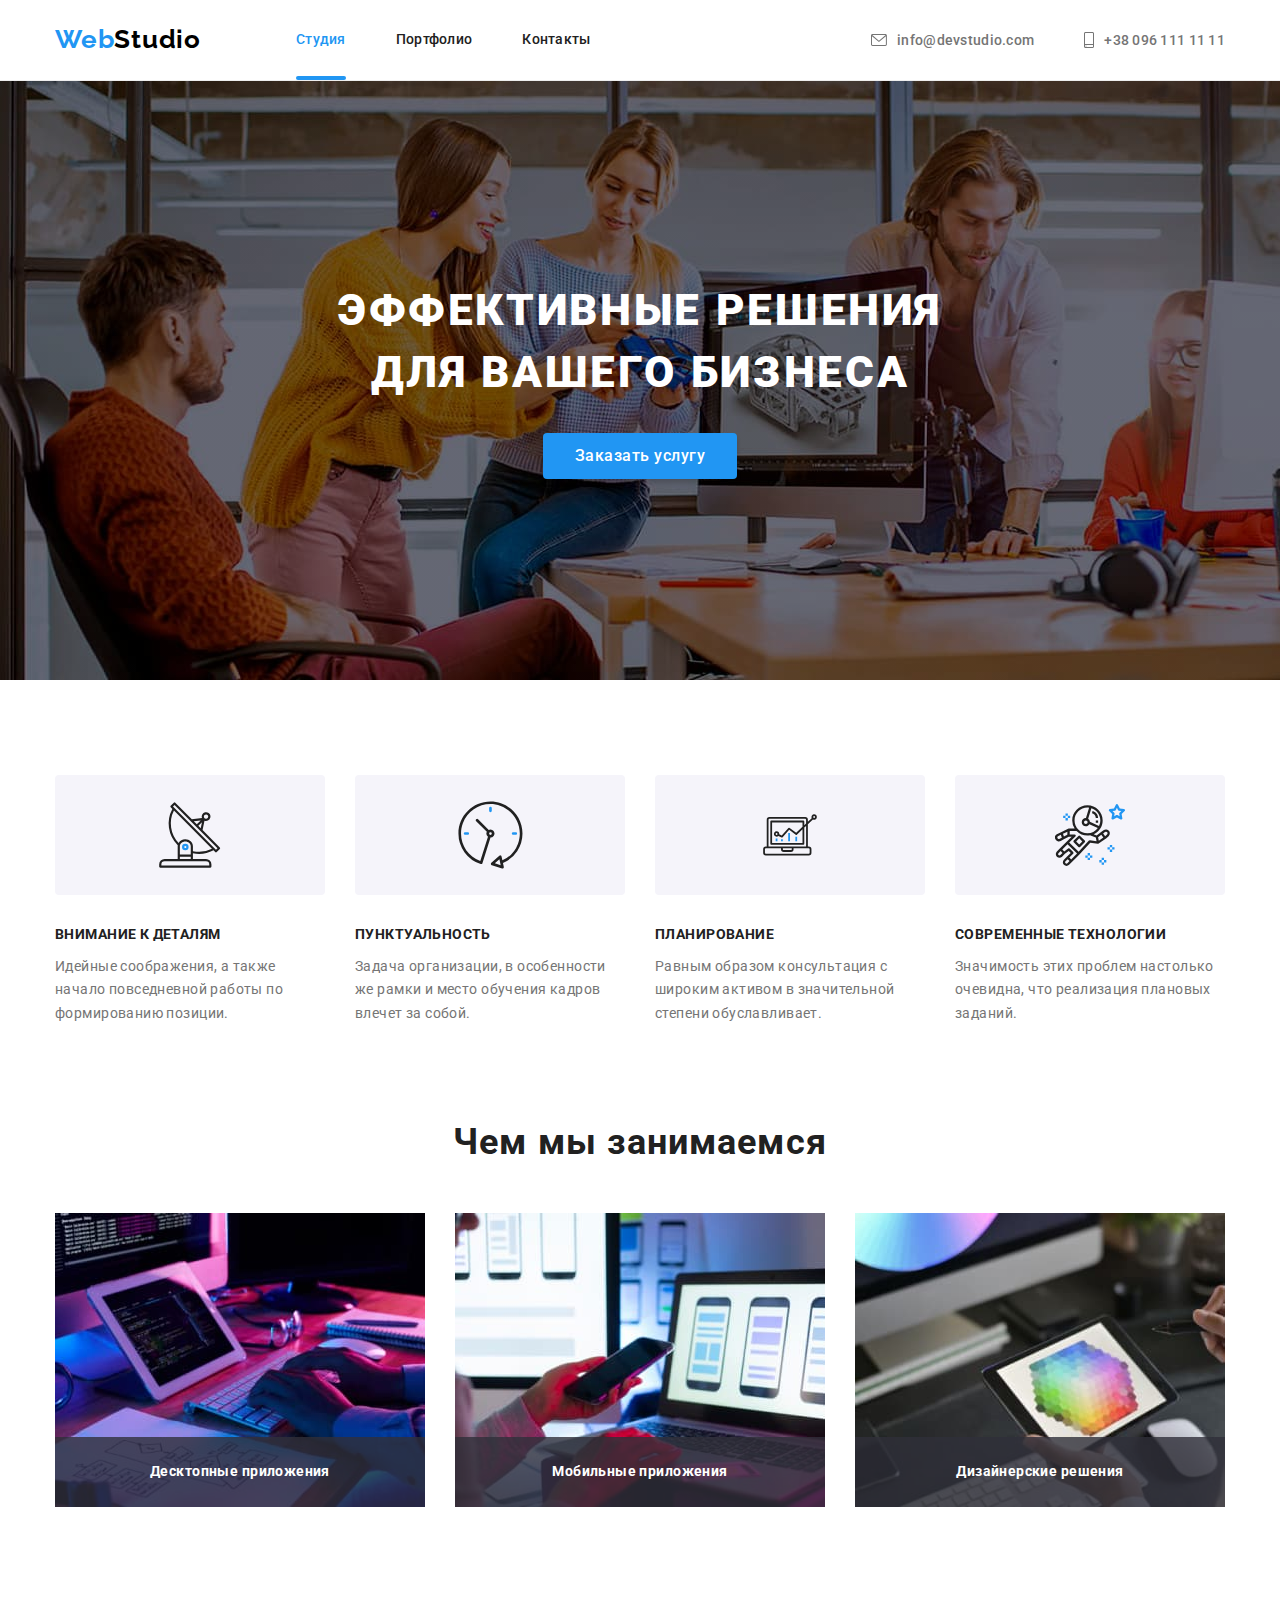
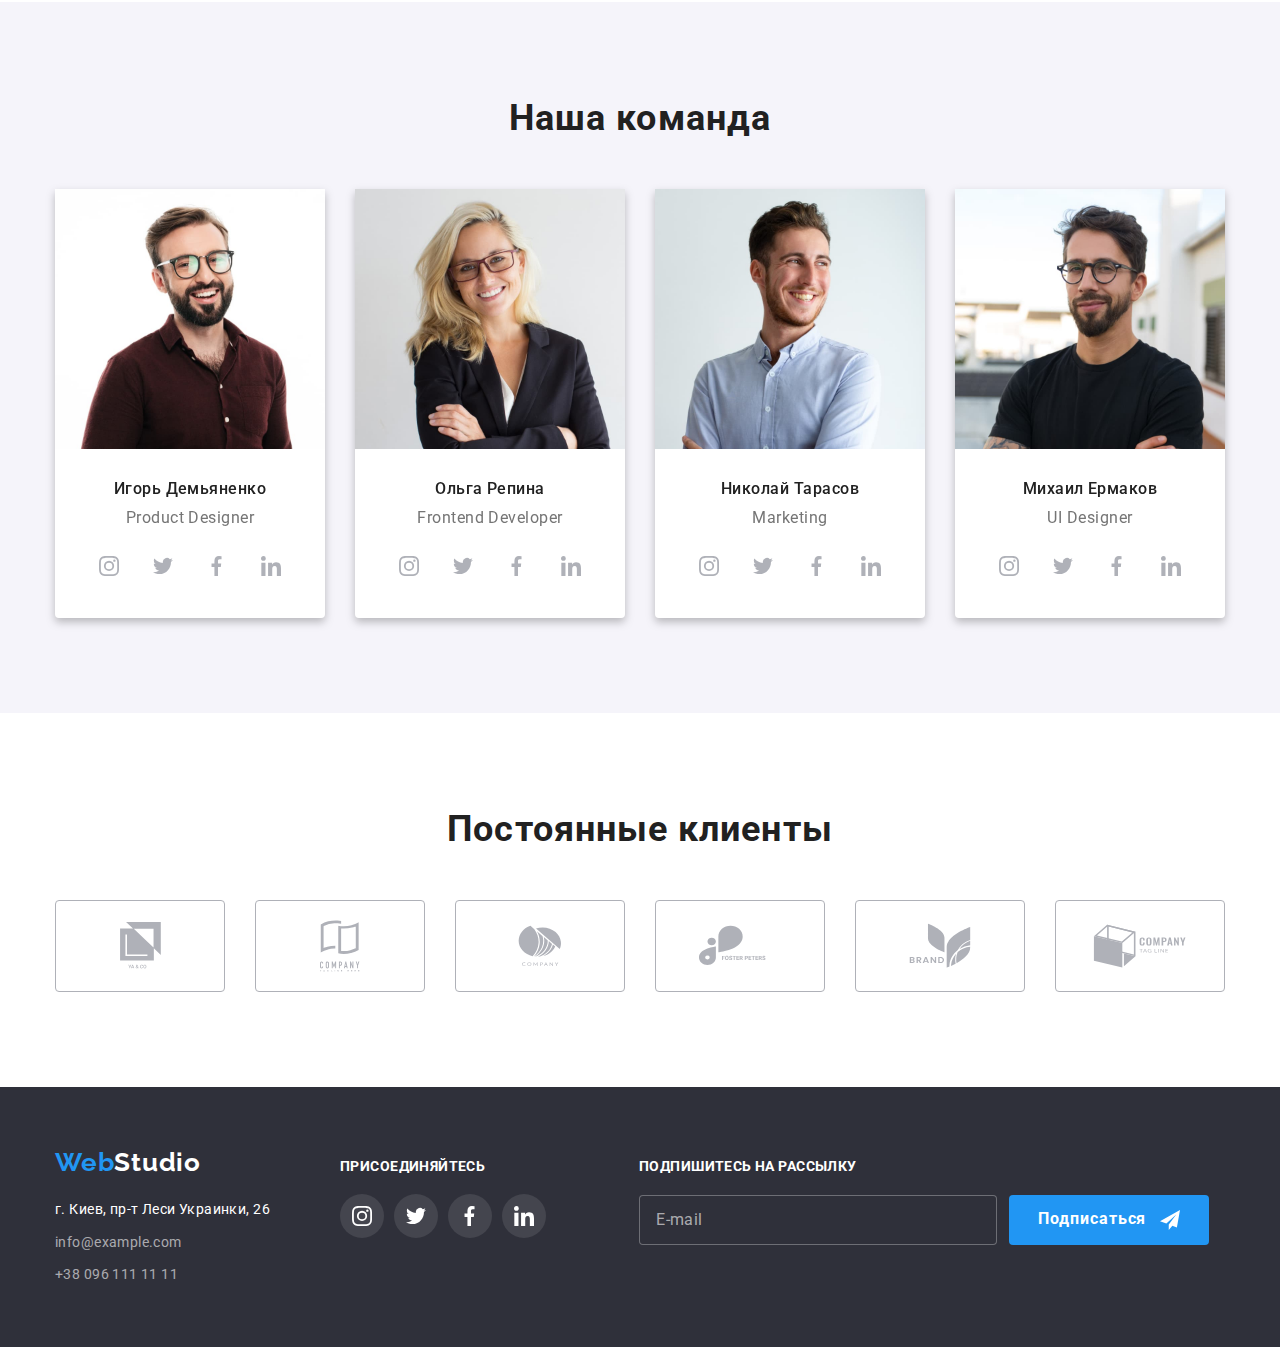
==== index.html @ 52134f96 "DZ_07-start" ====
<!DOCTYPE html>
<html lang="ru">

<head>
  <meta charset="UTF-8" />
  <meta http-equiv="X-UA-Compatible" content="IE=edge" />
  <meta name="viewport" content="width=device-width, initial-scale=1.0" />
  <title>Document</title>
  <link rel="preconnect" href="https://fonts.googleapis.com" />
  <link rel="preconnect" href="https://fonts.gstatic.com" crossorigin />
  <link href="https://fonts.googleapis.com/css2?family=Raleway:wght@700&family=Roboto:wght@400;500;700;900&display=swap"
    rel="stylesheet" />
  <link rel="stylesheet"
    href="https://cdnjs.cloudflare.com/ajax/libs/modern-normalize/1.1.0/modern-normalize.min.css" />
  <link rel="stylesheet" href="./css/styles.css" />
</head>

<body>
  <!-- верхняя линия -->
  <header class="header-decor">
    <div class="container min">
      <nav class="main-nav">
        <a href="" class="logo"><span class="web">Web</span>Studio</a>
        <ul class="site-nav list">
          <li class="item"><a href="./index.html" class="link current menu-link">Студия</a></li>
          <li class="item">
            <a href="./portfolio.html" class="link menu-link">Портфолио</a>
          </li>
          <li class="item"><a href="" class="link menu-link">Контакты</a></li>
        </ul>
      </nav>

      <ul class="auth-nav list">

        <li class="item tester">
          <a href="info@devstudio.com" class="info-nav">
            <svg class="nav-envelope hed-icon" width="16px" height="12px">
              <use href="./images/icons.svg.svg#icon-envelope"></use>
            </svg>info@devstudio.com</a>
        </li>
        <li class="item tester">
          <a href="+380961111111" class="info-nav">
            <svg class="nav-smartphone hed-icon" width="10px" height="16px">
              <use href="./images/icons.svg.svg#icon-smartphone"></use>
            </svg>+38 096 111 11 11</a>
        </li>
      </ul>
    </div>
  </header>
  <main class="tester">
    <!-- шапка -->

    <section class="heroes">
      <div class="heroes-frame">
        <h1 class="header">
          Эффективные решения <br />
          для вашего бизнеса
        </h1>

        <button type="button" class="button primary button-man" data-modal-open>
          Заказать услугу
        </button>
      </div>
    </section>

    <!-- особенности -->
    <section class="section">
      <div class="container">
        <h2 class="section-title secret">Особенности</h2>
        <ul class="special-title list speciality-blok">

          <li class="indent-benefitc">
            <div class="indent-decor">
              <svg width="65.32px" height="70px" class="decor">
                <use href="./images/icons.svg.svg#icon-antenna"></use>
              </svg>
            </div>
            <h3 class="indent">Внимание к деталям</h3>
            <p class="benefits">
              Идейные соображения, а также начало повседневной работы по
              формированию позиции.
            </p>
          </li>

          <li class="indent-benefitc">
            <div class="indent-decor">
              <svg width="66.96px" height="70px" class="decor">
                <use href="./images/icons.svg.svg#icon-clock"></use>
              </svg>
            </div>
            <h3 class="indent">Пунктуальность</h3>
            <p class="benefits">
              Задача организации, в особенности же рамки и место обучения
              кадров влечет за собой.
            </p>
          </li>

          <li class="indent-benefitc">
            <div class="indent-decor">
              <svg width="70px" height="53.69px" class="decor diagram">
                <use href="./images/icons.svg.svg#icon-diagram"></use>
              </svg>
            </div>
            <h3 class="indent">Планирование</h3>
            <p class="benefits">
              Равным образом консультация с широким активом в значительной
              степени обуславливает.
            </p>
          </li>

          <li class="indent-benefitc">
            <div class="indent-decor">
              <svg width="70px" height="70px" class="decor">
                <use href="./images/icons.svg.svg#icon-astronaut"></use>
              </svg>
            </div>
            <h3 class="indent">Современные технологии</h3>
            <p class="benefits">
              Значимость этих проблем настолько очевидна, что реализация
              плановых заданий.
            </p>
          </li>
        </ul>
      </div>
    </section>
    <!-- чем мы занимаемся -->
    <section class="work-blok">
      <div class="container">
        <h2 class="section-work">Чем мы занимаемся</h2>
        <ul class="work list">
          <li class="work-img">
            <div class="work-img-text">
              <img src="images/box1.jpg" alt="процес работы" width="370" />

              <div class="imj-text-fon">
                <p class="img-text">Десктопные приложения</p>
              </div>
            </div>
          </li>

          <li class="work-img">
            <div class="work-img-text">
              <img src="images/bo2.jpg" alt="процес работы" width="370" />

              <div class="imj-text-fon">
                <p class="img-text">Мобильные приложения</p>
              </div>
            </div>
          </li>

          <li class="work-img">
            <div class="work-img-text">
              <img src="images/bo3.jpg" alt="процес работы" width="370" />

              <div class="imj-text-fon">
                <p class="img-text">Дизайнерские решения</p>
              </div>
            </div>
          </li>
        </ul>
      </div>
    </section>
    <!-- наша команда -->
    <section class="sek-test section">
      <div class="container">
        <h2 class="section-work">Наша команда</h2>
        <ul class="staff list">
          <li class="staff-work">
            <img src="images/img.jpg" alt="фото сотрудника" width="270" />
            <div class="works">
              <h3 class="employee">Игорь Демьяненко</h3>
              <p class="speciality" lang="en">Product Designer</p>

              <ul class="social-media">
                <li class="social-item">
                  <a href="" class="media">
                    <svg width="20px" height="20px" class="social">
                      <use href="./images/icons.svg.svg#icon-instagram"></use>
                    </svg>
                  </a>
                </li>

                <li class="social-item">
                  <a href="" class="media">
                    <svg width="20px" height="20px" class="social">
                      <use href="./images/icons.svg.svg#icon-twitter"></use>
                    </svg>
                  </a>
                </li>

                <li class="social-item">
                  <a href="" class="media">
                    <svg width="20px" height="20px" class="social">
                      <use href="./images/icons.svg.svg#icon-facebook"></use>
                    </svg>
                  </a>
                </li>

                <li class="social-item">
                  <a href="" class="media">
                    <svg width="20px" height="20px" class="social">
                      <use class="tester" href="./images/icons.svg.svg#icon-linkedin"></use>
                    </svg>
                  </a>
                </li>
              </ul>
            </div>
          </li>

          <li class="staff-work">
            <img src="images/img1.jpg" alt="фото сотрудника" width="270" />
            <div class="works">
              <h3 class="employee">Ольга Репина</h3>
              <p class="speciality" lang="en">Frontend Developer</p>
              <ul class="social-media">
                <li class="social-item">
                  <a href="" class="media">
                    <svg width="20px" height="20px" class="social">
                      <use href="./images/icons.svg.svg#icon-instagram"></use>
                    </svg>
                  </a>
                </li>

                <li class="social-item">
                  <a href="" class="media">
                    <svg width="20px" height="20px" class="social">
                      <use href="./images/icons.svg.svg#icon-twitter"></use>
                    </svg>
                  </a>
                </li>

                <li class="social-item">
                  <a href="" class="media">
                    <svg width="20px" height="20px" class="social">
                      <use href="./images/icons.svg.svg#icon-facebook"></use>
                    </svg>
                  </a>
                </li>

                <li class="social-item">
                  <a href="" class="media">
                    <svg width="20px" height="20px" class="social">
                      <use class="tester" href="./images/icons.svg.svg#icon-linkedin"></use>
                    </svg>
                  </a>
                </li>
              </ul>
            </div>
          </li>

          <li class="staff-work">
            <img src="images/img2.jpg" alt="фото сотрудника" width="270" />
            <div class="works">
              <h3 class="employee">Николай Тарасов</h3>
              <p class="speciality" lang="en">Marketing</p>
              <ul class="social-media">
                <li class="social-item">
                  <a href="" class="media">
                    <svg width="20px" height="20px" class="social">
                      <use href="./images/icons.svg.svg#icon-instagram"></use>
                    </svg>
                  </a>
                </li>

                <li class="social-item">
                  <a href="" class="media">
                    <svg width="20px" height="20px" class="social">
                      <use href="./images/icons.svg.svg#icon-twitter"></use>
                    </svg>
                  </a>
                </li>

                <li class="social-item">
                  <a href="" class="media">
                    <svg width="20px" height="20px" class="social">
                      <use href="./images/icons.svg.svg#icon-facebook"></use>
                    </svg>
                  </a>
                </li>

                <li class="social-item">
                  <a href="" class="media">
                    <svg width="20px" height="20px" class="social">
                      <use class="tester" href="./images/icons.svg.svg#icon-linkedin"></use>
                    </svg>
                  </a>
                </li>
              </ul>
            </div>
          </li>

          <li class="staff-work">
            <img src="images/img3.jpg" alt="фото сотрудника" width="270" />
            <div class="works">
              <h3 class="employee">Михаил Ермаков</h3>
              <p class="speciality" lang="en">UI Designer</p>
              <ul class="social-media">
                <li class="social-item">
                  <a href="" class="media">
                    <svg width="20px" height="20px" class="social">
                      <use href="./images/icons.svg.svg#icon-instagram"></use>
                    </svg>
                  </a>
                </li>

                <li class="social-item">
                  <a href="" class="media">
                    <svg width="20px" height="20px" class="social">
                      <use href="./images/icons.svg.svg#icon-twitter"></use>
                    </svg>
                  </a>
                </li>

                <li class="social-item">
                  <a href="" class="media">
                    <svg width="20px" height="20px" class="social">
                      <use href="./images/icons.svg.svg#icon-facebook"></use>
                    </svg>
                  </a>
                </li>

                <li class="social-item">
                  <a href="" class="media">
                    <svg width="20px" height="20px" class="social">
                      <use class="tester" href="./images/icons.svg.svg#icon-linkedin"></use>
                    </svg>
                  </a>
                </li>
              </ul>
            </div>
          </li>
        </ul>
      </div>
    </section>
  </main>
  <section class="section">
    <div class="container">
      <h2 class="section-clients">Постоянные клиенты</h2>
      <ul class="box-clients">
        <li class="clients">
          <a href="" class="clients-group">
            <svg width="41px" height="46.7px" class="customers ">
              <use href="./images/icons.svg.svg#icon-group"></use>
            </svg>
          </a>
        </li>
        <li class="clients">
          <a href="" class="clients-group">
            <svg width="40px" height="52px" class="customers">
              <use href="./images/icons.svg.svg#icon-group1"></use>
            </svg>
          </a>
        </li>
        <li class="clients">
          <a href="" class="clients-group">
            <svg width="43.46px" height="41.18px" class="customers">
              <use href="./images/icons.svg.svg#icon-group2"></use>
            </svg>
          </a>
        </li>
        <li class="clients">
          <a href="" class="clients-group">
            <svg width="84.44px" height="40.62px" class="customers">
              <use href="./images/icons.svg.svg#icon-group3"></use>
            </svg>
          </a>
        </li>
        <li class="clients">
          <a href="" class="clients-group">
            <svg width="62.54px" height="45.43px" class="customers">
              <use href="./images/icons.svg.svg#icon-group4"></use>
            </svg>
          </a>
        </li>
        <li class="clients">
          <a href="" class="clients-group">
            <svg width="93.79px" height="43.93px" class="customers">
              <use href="./images/icons.svg.svg#icon-group5"></use>
            </svg>
          </a>
        </li>
      </ul>
    </div>
  </section>
  <!-- футер -->
  <footer class="footer-box">
    <div class="container conteainer-footer">
      <div class="address-footer">
        <a class="logo footer-logo" href=""><span class="web">Web</span>Studio</a>
        <address style="font-style: normal;">
          <ul class="footer-nav list">
            <li class="auth-info">
              <a href="" class="auth footer">г. Киев, пр-т Леси Украинки, 26</a>
            </li>
            <li class="auth-info">
              <a href="info@example.com" class="info footer">info@example.com</a>
            </li>
            <li class="auth-info">
              <a href="+380961111111" class="info footer">+38 096 111 11 11</a>
            </li>
          </ul>
        </address>
      </div>


      <div class="footer-media">
        <h2 class="strong-media">присоединяйтесь</h2>
        <ul class="social-footer">
          <li class="social-item">
            <a href="" class="media footer-icon">
              <svg class="social footer-svg" width="20px" height="20px">
                <use href="./images/icons.svg.svg#icon-instagram"></use>
              </svg>
            </a>
          </li>
          <li class="social-item">
            <a href="" class="media footer-icon">
              <svg class="social footer-svg" width="20px" height="20px">
                <use href="./images/icons.svg.svg#icon-twitter"></use>
              </svg>
            </a>
          </li>
          <li class="social-item">
            <a href="" class="media footer-icon">
              <svg class="social footer-svg" width="20px" height="20px">
                <use href="./images/icons.svg.svg#icon-facebook"></use>
              </svg>
            </a>
          </li>
          <li class="social-item">
            <a href="" class="media footer-icon">
              <svg class="social footer-svg" width="20px" height="20px">
                <use href="./images/icons.svg.svg#icon-linkedin"></use>
              </svg>
            </a>
          </li>
        </ul>
      </div>
      <div class="subscription">
        <label for="email" class="subscription-label">Подпишитесь на рассылку</label>
        <input class="subscription-input" placeholder="E-mail" type="email" name="email" id="email">

        <button class="button-modal button-submit" type="submit">Подписаться

          <svg class="send-icons" width="20px" height="20px">
            <use href="./images/icons.svg.svg#icon-send"></use>
          </svg>

        </button>
      </div>
    </div>
  </footer>
  <!-- модальное окно -->
  <div class="backdrop is-hidden" data-modal>
    <div class="modal">
      <button type="button" class="modal-close" data-modal-close>
        <svg width="18px" height="18px">
          <use href="./images/icons.svg.svg#icon-buttonx"></use>
        </svg>
      </button>
      <div class="modal-sign">
        <h2>Оставьте свои данные, мы вам перезвоним</h2>
        <form class="form">
          <div class="form-field">
            <label for="name" class="form-label">Имя</label>
            <input type="text" class="form-input" name="name" id="name">
            <svg class="icons-form" width="18px" height="18px">
              <use href="./images/icons.svg.svg#icon-person"></use>
            </svg>

          </div>

          <div class="form-field">
            <label for="tel" class="form-label">Телефон</label>
            <input type="tel" class="form-input" name="tel" id="tel">
            <svg class="icons-form" width="18px" height="18px">
              <use href="./images/icons.svg.svg#icon-phone"></use>
            </svg>
          </div>

          <div class="form-field">
            <label for="email" class="form-label">Почта</label>
            <input type="email" class="form-input" name="email" id="email-form">
            <svg class="icons-form" width="18px" height="18px">
              <use href="./images/icons.svg.svg#icon-email"></use>
            </svg>
          </div>
          <div class="form-field">
            <label for="comment">Комментарий</label>
            <textarea name="comment" id="comment" cols="100" placeholder="Введите текст"></textarea>
          </div>
          <div class="checkbox-conditions">
            <input class="checkbox" type="checkbox" value="conditions" name="checkbox" id="conditions">

            <label for="conditions" class="tex-conditions">Соглашаюсь с рассылкой и принимаю
              <a href="" class="treaty-conditions">Условия договора</a>
            </label>
          </div>

          <div class="butt"> <button type="submit" class="button-modal">Отправить</button></div>

        </form>
      </div>
    </div>
  </div>
  <script src="./js/modal.js"></script>
</body>

</html>
---- css/styles.css ----
/* цвет основного текста rgba(117, 117, 117, 1) */
/* вторичный цвет текста  rgba(33, 33, 33, 1);*/
/*цвет адресса rgba(255, 255, 255, 0.6)  */
/* белый #FFFFFF  */
/* акцент rgba(33, 150, 243, 1) */
/* вторичный цвет фона rgba(47, 48, 58, 1) */
/* цвет фона3 rgba(245, 244, 250, 1) */
:root {
  --primary-text-color: rgba(117, 117, 117, 1);
  --title-text-color: rgba(33, 33, 33, 1);
  --foorer-text-color: rgba(255, 255, 255, 0.6);
  --accent-color: rgba(33, 150, 243, 1);
  --primary-white-color: #ffffff;
  --footer-address-color: rgba(255, 255, 255, 1);
  --primary-background-color: rgba(47, 48, 58, 1);
  --primary-button-color: rgba(245, 244, 250, 1);
  --color-hover-bootton: rgba(25, 170, 250);
  --portfolio-project-color: rgba(238, 238, 238, 1);
  --primary-icon-fill: rgba(175, 177, 184, 1);
  --primary-cards-color: rgba(33, 150, 243, 0.9);
  --transition: 250ms;
}

html {
  box-sizing: border-box;
}

*,
*::before,
*::after {
  box-sizing: inherit;
}

.list {
  list-style: none;
}

ul,
li,
a {
  list-style: none;
  padding: 0;
  margin: 0;
}

h1,
h2,
h3,
h4,
p {
  margin: 0;
  padding: 0;
}

.dec-non {
  text-decoration: none;
}

img {
  display: block;
}

body {
  padding-top: 80px;
  background-color: var(--primary-white-color);
  color: var(--primary-text-color);
  font-family: "Roboto", sans-serif;
  margin: 0;
}

/* !!!!!!!!КОНТЕЙНЕР!!!!!!!! */

/* .containr{
                   width:1200px ;
                   padding-left: 15px;
                   padding-right: 15px;
                   margin-left: auto;
                   margin-right: auto;

                 } */

/* розметка  */

.container {
  margin-left: auto;
  margin-right: auto;
  padding-left: 15px;
  padding-right: 15px;
  width: 1200px;

  /* outline: 2px solid tomato; */
}

/* модальное окно */
.backdrop {
  position: fixed;
  /* position: absolute; */
  top: 0;
  left: 0;
  width: 100%;
  height: 100%;
  background-color: rgba(0, 0, 0, 0.2);

  transition: opacity 500ms linear, visibility 500ms linear;
}

.modal {
  position: absolute;
  top: 50%;
  left: 50%;

  transform: translate(-50%, -50%);
  padding: 40px;
  min-width: 528px;
  min-height: 581px;
  border-radius: 4px;
  box-shadow: 0px 1px 3px rgba(0, 0, 0, 0.12), 0px 1px 1px rgba(0, 0, 0, 0.14), 0px 2px 1px rgba(0, 0, 0, 0.2);
  background-color: var(--primary-white-color);

  transform: translate(-50%, -50%);
  transition: transform var(--transition) linear;
}



.backdrop.is-hidden .modal {
transform: translate(-50%, -50%) scale(0) rotate(90deg);}



.butt {
  display: block;
  text-align: center;
}

.backdrop.is-hidden {
  visibility: hidden;
  opacity: 0;
  pointer-events: none; 
}



.modal-close {
  display: flex;
  align-items: center;
  position: absolute;
  cursor: pointer;
  right: 0;
  top: 0;
  margin: 8px;
  width: 30px;
  height: 30px;
  box-sizing: inherit;
  border-radius: 50%;
  background-color: var(--primary-white-color);
  border: 1px solid rgba(0, 0, 0, 0.1);

  transition-property: box-shadow fill;
  transition-duration: var(--transition);
  transition-timing-function: cubic-bezier(0.4, 0, 0.2, 1);
}

.modal-close:hover,
.modal-close:focus {
  box-shadow: 0px 4px 4px rgba(0, 0, 0, 0.25);
  fill: var(--accent-color);
}

.modal-sign h2 {
  font-weight: 700;
  font-size: 20px;
  margin-bottom: 12px;
  line-height: 1.15;
  letter-spacing: 0.03em;
  color: var(--title-text-color);
}

.modal-sign {
  align-items: center;
  justify-content: center;

}

.form {
  width: 448px;
  height: 342px;
}

.form-field {
  position: relative;
  display: flex;
  flex-direction: column;
  margin-top: 10px;
}

.form-field label {
  font-weight: 400;
  font-size: 12px;
  line-height: 1.16;
  margin-bottom: 4px;
  letter-spacing: 0.01em;

}

 :focus {
  outline: 0;
  outline-offset: 0;
}

.form-field input {
  padding: 12px 42px;
  height: 40px;
  border: 1px solid rgba(33, 33, 33, 0.2);
  border-radius: 4px;

  transition-property: border;
  transition-duration: var(--transition);
  transition-timing-function: cubic-bezier(0.4, 0, 0.2, 1);
}

.form-field input:focus {
  border: 1px solid var(--accent-color);
}

.form-field textarea {
  padding: 12px 16px;
  border: 1px solid rgba(33, 33, 33, 0.2);
  border-radius: 4px;

  transition-property: border;
  transition-duration: var(--transition);
  transition-timing-function: cubic-bezier(0.4, 0, 0.2, 1);
}

.form-field textarea:focus {
  border: 1px solid var(--accent-color);
}

.form-field ::placeholder {
  color: rgba(117, 117, 117, 0.5);
}

.form-field {
  position: relative;
}

.icons-form {
  position: absolute;
  top: 29px;
  ;
  left: 12px;

  transition-property: fill;
  transition-duration: var(--transition);
  transition-timing-function: cubic-bezier(0.4, 0, 0.2, 1);

}


.form-input:focus+.icons-form {
  fill: var(--accent-color);

}

.treaty-conditions {
  color: var(--accent-color);
}

textarea {
  resize: none;
  height: 120px;
}

.tex-conditions {
  font-weight: 400;
  font-size: 14px;
  line-height: 1.71;
  letter-spacing: 0.03em;
}

.checkbox-conditions {
  position: relative;
  display: flex;
  align-items: center;
  justify-content: center;
  margin-top: 27px;
  margin-bottom: 30px;
}

.checkbox {
  position: absolute;
  width: 1px;
  height: 1px;
  margin: -1px;
  border: 0;
  padding: 0;
  white-space: nowrap;
  clip-path: inset(100%);
  clip: rect(0 0 0 0);
  overflow: hidden;


  transition-property: border-color background-color;
  transition-duration: var(--transition);
  transition-timing-function: cubic-bezier(0.4, 0, 0.2, 1);
}

.checkbox:checked~.tex-conditions::before {
  border-color: var(--accent-color);
  background-color: var(--accent-color);
  background-image: url(../images/icon.check.svg);
  background-origin: content-box;

}



.tex-conditions::before {
  position: absolute;
  top: 50%;
  left: 0;
  transform: translateY(-60%);


  content: "";
  display: inline-block;
  width: 15px;
  height: 15px;
  border: 2px solid var(--title-text-color);
  border-radius: 4px;

}

.button-modal {
  border: none;
  box-sizing: border-box;
  font-weight: 700;
  font-size: 16px;
  line-height: 1.9;
  letter-spacing: 0.06em;
  align-items: center;
  text-align: center;
}

.button-modal {
  border-radius: 4px;
  border: none;
  padding: 6px 22px;
  cursor: pointer;
  width: 200px;
  height: 50px;
  text-align: center;
  color: var(--primary-white-color);
  background-color: var(--accent-color);

  transition-property: background-color box-shadow;
  transition-duration: var(--transition);
  transition-timing-function: cubic-bezier(0.4, 0, 0.2, 1);
}

.button-modal:hover,
.button-modal:focus {
  background-color: rgb(0, 110, 255);
  box-shadow: 0px 4px 4px rgba(0, 0, 0, 0.15);
}

.subscription {
  display: flex;
  flex-direction: column;
  position: relative;
  width: 570px;
  height: 86px;
}

.subscription-label {
  font-weight: 700;
  font-size: 14px;
  text-transform: uppercase;
  line-height: 1.14;
  letter-spacing: 0.03em;
  color: var(--primary-white-color);
  margin-bottom: 20px;
}

.subscription-input {
  padding: 15px 16px;
  border-radius: 4px;
  border: 1px solid rgba(255, 255, 255, 0.3);
  width: 358px;
  height: 50px;
  background-color: var(--primary-background-color);

  transition-property: border;
  transition-duration: var(--transition);
  transition-timing-function: cubic-bezier(0.4, 0, 0.2, 1);
}

.subscription-input:focus{
  border: 1px solid var(--accent-color);
}

.subscription-input::placeholder {
  font-weight: 400;
  font-size: 16px;
  line-height: 1.25;
  letter-spacing: 0.03em;
  color: var(--foorer-text-color);

}


.button-submit {
  display: flex;
  position: absolute;
  align-items: center;
  justify-content: space-around;
  right: 0;
  bottom: 0;
}

.send {
  display: flex;
  margin-left: 10px;
}

.send-icons {
  fill: var(--primary-white-color);
}




/* хедер */
.header-decor {
  position: fixed;
  width: 100%;
  top: 0;
  left: 0;
  z-index: 1;
  background-color: var(--primary-white-color);
}

.main-nav {
  display: flex;
  align-items: center;
}

.min {
  display: flex;
  align-items: center;
}

.header-decor {
  border-bottom: 1px solid #eeeeee;
}

/* ПРИМЕР УДАЛЕНИЯ КРАЙНИХ МАРДЖИНОВ */
/* .site-nav .item:not(:last-child ){
  margin-right: 50px;
  outline: 2px solid yellowgreen;
  background-color: blanchedalmond;
  
} */

/* .site-nav .item + .item{
  margin-left: 50px;
} */

.site-nav .item {
  margin-right: 50px;
  /* outline: 2px solid yellowgreen;
  background-color: blanchedalmond; */
}

.site-nav .item:last-child {
  margin-right: 0;
}

.site-nav .link {
  display: block;
  padding: 32px 0px;
}

.site-nav {
  margin: auto;
  margin-left: 95px;
  display: flex;
}

.auth-nav {
  margin-left: auto;
  display: flex;
  align-items: baseline;
}

.auth-nav .item+.item {
  margin-left: 50px;
}

.nav-smartphone {
  margin-bottom: -3px;

}

.nav-envelope {
  margin-bottom: -1px;
}

.menu-link {
  position: relative;
}


.current::after {
  content: "";
  position: absolute;
  left: 0;
  bottom: 0;
  display: block;
  width: 100%;
  height: 4px;
  border-radius: 2px;
  background-color: var(--accent-color);

}

.hed-icon {
  margin-right: 10px;
  fill: var(--primary-text-color);

  transition-property: fill;
  transition-duration: var(--transition);
  transition-timing-function: cubic-bezier(0.4, 0, 0.2, 1);

}

.info-nav:hover .hed-icon,
.info-nav:focus .hed-icon {
  fill: var(--accent-color);
}

.speciality-blok {
  display: flex;
  margin-bottom: 0;
  margin-top: 0;
}

.special-title .indent-benefitc:not(:last-child) {
  margin-right: 30px;
}

/* .benefits{
  
  border: 2px solid cyan;
} */

.indent {
  margin-top: 0;
  margin-bottom: 10px;
}

/* border: 2px solid cyan;
  } */
/* .special-title .indent{
   background-color: aqua;
 } */

.indent-benefitc {
  text-align: center;
  text-align: left;
}

.work-blok {
  padding-bottom: 95px;
}

.works {
  padding-top: 30px;
  padding-bottom: 30px;
}

.section-list {
  margin-left: auto;
  margin-right: auto;
  padding-left: 15px;
  padding-right: 15px;
  width: 1200px;
  /* outline:4px solid brown; */
}

.staff {
  margin-top: 0;
  margin-bottom: 0;
  text-align: center;
}

.social-media {
  display: flex;
  align-items: center;
  margin: auto;
  width: 206px;
}

.social {
  margin: auto;
  width: 20px;
  height: 20px;
  fill: var(--primary-icon-fill);

  transition-property: fill;
  transition-duration: var(--transition);
  transition-timing-function: cubic-bezier(0.4, 0, 0.2, 1);
}

.media:hover .social,
.media:focus .social {
  fill: var(--primary-white-color);
}

.media:hover,
.media:focus {
  background-color: var(--accent-color);
  filter: drop-shadow(0px 4px 4px rgba(0, 0, 0, 0.25));
}

.media {
  display: flex;
  width: 44px;
  height: 44px;
  border-radius: 50%;

  transition-property: background-color;
  transition-duration: var(--transition);
  transition-timing-function: cubic-bezier(0.4, 0, 0.2, 1);
}

.media a {
  width: 20px;
  height: 20px;
}

.social-item:not(:last-child) {
  margin-right: 10px;
}

.section {
  text-align: center;
  padding-top: 95px;
  padding-bottom: 95px;
}

.section-project {
  padding-top: 95px;
  padding-bottom: 95px;
}

.secret {
  position: absolute;
  width: 1px;
  height: 1px;
  margin: -1px;
  border: 0;
  padding: 0;
  white-space: nowrap;
  clip-path: inset(100%);
  clip: rect(0 0 0 0);
  overflow: hidden;
}

.filter-button {
  border-radius: 4px;
  border: none;
  padding: 10px 32px;
  box-sizing: border-box;
  font-weight: 700;
  font-size: 16px;
  line-height: 1.9;
  letter-spacing: 0.06em;
  align-items: center;
  text-align: center;
}


.filter-button {
  border-radius: 4px;
  border: none;
  padding: 6px 22px;
  min-width: 70px;
  text-align: center;
  color: var(--title-text-color);
  background-color: var(--primary-button-color);

  transition-property: background-color filter color;
  transition-duration: var(--transition);
  transition-timing-function: cubic-bezier(0.4, 0, 0.2, 1);
}


/* .filter-button{
  color:var(--title-text-color);
  transition-property:color;
  transition-duration: var(--transition);
  transition-timing-function: cubic-bezier(0.4, 0, 0.2, 1);
}  */


.filter-button:hover,
.filter-button:focus {
  color: #ffffff;
  background-color: var(--accent-color);
  filter: drop-shadow(0px 4px 4px rgba(0, 0, 0, 0.25));
}

/* !!!!!!!!!!РОЗМЕТКА ПОРТФОЛИО!!!!!!!!! */

.section-container {
  width: 1200px;
  padding-left: 15px;
  padding-right: 15px;
  margin-left: auto;
  margin-right: auto;
  /* outline: 2px solid red; */
}

.filter {
  display: flex;
  justify-content: center;
  margin: 0;
  padding: 0;
  margin-bottom: 50px;
  margin-right: auto;
  align-items: center;
}

.filter .item:not(:last-child) {
  margin-right: 8px;
}

.project {
  display: flex;
  flex-wrap: wrap;
  margin: auto;
  padding: 0;
}

.cards-border {
  padding: 20px 24px;
  border: 1px solid #eeeeee;
  border-top: 0;

}

.cards {
  transition-property: filter;
  transition-duration: var(--transition);
  transition-timing-function: cubic-bezier(0.4, 0, 0.2, 1);
}

.cards {
  width: calc((100% - 60px) / 3);
  background-color: var(--footer-address-color);
}


.cards:hover {
  filter: drop-shadow(0px 4px 4px rgba(0, 0, 0, 0.25));
}

.cards:hover .cards-text-box {
  transform: translateY(0);
  ;
}

.project .cards {
  margin-right: 30px;
  margin-bottom: 30px;
}

.project .cards:nth-child(3n) {
  margin-right: 0px;
}

.project .cards:nth-last-child(-n + 3) {
  margin-bottom: 0;
}

.cards-effect {
  position: relative;
  overflow: hidden;
}



.cards-text-box {
  position: absolute;
  bottom: 0;
  right: 0;
  padding: 63px 24px;
  width: 100%;
  height: 100%;

  background-color: var(--primary-cards-color);

  transform: translateY(100%);
  transition-duration: var(--transition);
  transition-timing-function: cubic-bezier(0.4, 0, 0.2, 1);
}


.text-cards {
  padding: 63px, 24px;
  font-weight: 400;
  font-size: 18px;
  line-height: 1.55;
  letter-spacing: 0.03em;
  text-align: left;
  color: var(--primary-white-color);
}

/* логотип */

.logo {
  font-family: "Raleway";
  font-style: normal;
  text-decoration: none;
  font-weight: 700;
  font-size: 26px;
  line-height: 1.2;
  letter-spacing: 0.03em;
  color: black;
}

.web {
  color: var(--accent-color);
}

/*Навигацыя сайта */
.site-nav {
  font-weight: 500;
  font-size: 14px;
  line-height: 1.14;
  letter-spacing: 0.02em;

}


.link {
  text-decoration: none;
  color: var(--title-text-color);

  transition-property: color;
  transition-duration: var(--transition);
  transition-timing-function: cubic-bezier(0.4, 0, 0.2, 1);
}

.site-nav :focus,
.site-nav :hover {
  color: var(--accent-color);
}

.site-nav .link.current {
  color: var(--accent-color);
}

.auth-nav :focus,
.auth-nav :hover {
  color: var(--accent-color);
}

.auth-nav {
  margin-top: 0;
  margin-bottom: 0;
}

.info-nav {
  text-decoration: none;
  font-weight: 500;
  font-size: 14px;
  line-height: 1.14;
  letter-spacing: 0.02em;
  color: var(--primary-text-color);

  transition-property: color;
  transition-duration: var(--transition);
  transition-timing-function: cubic-bezier(0.4, 0, 0.2, 1);
}

.auth-info .footer:hover,
.auth-info .footer:focus {
  color: var(--accent-color);
}

/* Шапка (студия) */
.heroes {
  min-height: 600px;
  max-width: 1600px;
  padding-top: 200px;
  padding-bottom: 200px;
  margin: auto;
  background-image: linear-gradient(to right,
      rgba(0, 0, 0, 0.25),
      rgba(0, 0, 0, 0.25)),
    url(../images/Img-fon.jpg);
  background-color: var(--primary-background-color);
}

.heroes-frame {
  text-align: center;
  margin-left: auto;
  margin-right: auto;
  width: 1200px;
  /* outline: 2px solid greenyellow */
}

.header {
  /* background-color: aqua; */
  margin: 0;
  padding: 0;
  font-weight: 900;
  font-size: 44px;
  line-height: 1.4;

  letter-spacing: 0.06em;
  text-transform: uppercase;
  color: var(--primary-white-color);
  margin-bottom: 30px;
}

.button-man {
  border-radius: 4px;
  border: none;
  padding: 10px 32px;
  box-sizing: border-box;
  font-weight: 700;
  font-size: 16px;
  line-height: 1.9;
  letter-spacing: 0.06em;
  align-items: center;
  text-align: center;
  box-shadow: 0px 4px 4px rgba(0, 0, 0, 0.15);

}

.section-title {
  font-weight: 700;
  font-size: 14px;
  line-height: 1.14;
  letter-spacing: 0.03em;
  color: var(--title-text-color);
}

/* особенности Студия */
.special-title h3 {
  font-weight: 700;
  font-size: 14px;
  line-height: 1.4;
  letter-spacing: 0.03em;
  text-transform: uppercase;
  color: var(--title-text-color);
}

.benefits {
  margin-bottom: 0;
  margin-top: 0;
  font-weight: 400;
  font-size: 14px;
  line-height: 1.7;
  letter-spacing: 0.03em;
}

.indent-benefitc {
  width: 270px;
}

.indent-decor {
  display: flex;
  justify-content: center;
  align-items: center;
  margin-bottom: 30px;
  width: 270px;
  height: 120px;
  border-radius: 4px;
  background-color: var(--primary-button-color);
}


/* .indent-benefitc:not(:f){
    margin-right: 30px;
  
    } */
/* чем ми занимаемся */
.work {
  margin: 0;
  display: flex;
}

.work-img:not(:last-child) {
  padding-right: 30px;
}

.work-img-text {
  position: relative;
}

.imj-text-fon {
  display: flex;
  position: absolute;
  align-items: center;
  justify-content: center;
  bottom: 0;
  padding: 8px;
  width: 100%;
  min-height: 70px;
  background-color: rgba(47, 48, 58, 0.8);

}

.img-text {
  font-style: normal;
  font-weight: 700;
  font-size: 14px;
  line-height: 1.14;
  letter-spacing: 0.03em;
  color: var(--primary-white-color);
}

.section-work {
  text-align: center;
  margin-top: 0;
  margin-bottom: 0;
  margin-bottom: 50px;
  font-weight: 700;
  font-size: 36px;
  line-height: 1.17;

  letter-spacing: 0.03em;
  color: var(--title-text-color);
}

/* наша команда */

.staff {
  padding-left: 0;
  padding-right: 0;
  display: flex;
}

.staff-work:not(:last-child) {
  margin-right: 30px;
}

.staff-work {
  border-radius: 0px 0px 4px 4px;
  filter: drop-shadow(0px 4px 4px rgba(0, 0, 0, 0.25));
  background-color: var(--footer-address-color);
}

.employee {
  margin-top: 0;
  margin-bottom: 0;
  padding-bottom: 10px;
  font-weight: 500;
  font-size: 16px;
  line-height: 1.2;
  letter-spacing: 0.03em;
  color: var(--title-text-color);
}

.sek-test {
  background-color: var(--primary-button-color);
}

.speciality {
  margin-top: 0;
  margin-bottom: 0;
  padding-bottom: 16px;
  font-weight: 400;
  font-size: 16px;
  line-height: 1.2;
  letter-spacing: 0.03em;
}

/* Кнопки фильтр портфолио */

/* .button {
  display: inline-block;
  border: 1px solid transparent;
  border-radius: 6px;
  padding: 11px 34px;
  min-width: 130px;

  color: var(--title-text-color);
  background-color: var(--primary-white-color);

  font-weight: 500;
  font-size: 15px;
  line-height: 1.2;
  text-decoration: none;
  text-align: center;
} */

.button {
  display: inline-block;
  font-family: inherit;
  font-weight: 500;
  font-size: 16px;
  line-height: 1.6;
  cursor: pointer;
  text-align: center;
  letter-spacing: 0.03em;
  color: var(--title-text-color);
  background-color: var(--primary-button-color);


  transition-property: background-color;
  transition-duration: var(--transition);
  transition-timing-function: cubic-bezier(0.4, 0, 0.2, 1);
}

.button:focus,
.button:hover {
  color: var(--primary-white-color);
  background-color: var(--accent-color);
}

.button.primary {
  color: var(--primary-white-color);
  background-color: var(--accent-color);
}

.button.primary:hover,
.button.primary:focus {
  background-color: rgb(0, 110, 255);
}




.button.secondary {
  color: var(--title-text-color);
  background-color: var(--foorer-text-color);


}

/* ПОРТФОЛИО */

.project-title {
  font-weight: 700;
  font-size: 18px;
  line-height: 2;
  letter-spacing: 0.06em;
  color: var(--title-text-color);
}

.description {
  font-weight: 400;
  font-size: 16px;
  line-height: 1.87;
  letter-spacing: 0.03em;
  color: var(--primary-text-color);
}

/* постоянные клиенты */

.section-clients {
  font-weight: 700;
  font-size: 36px;
  line-height: 1.17;
  margin-bottom: 50px;
  text-align: center;
  letter-spacing: 0.03em;
  color: var(--title-text-color);
}

.box-clients {
  display: flex;
}

.customers {
  margin-top: auto;
  margin-bottom: auto;
  max-width: 106px;
  max-height: 60px;


  transition-property: fill;
  transition-duration: var(--transition);
  transition-timing-function: cubic-bezier(0.4, 0, 0.2, 1);
}

/* .clients {
  display: flex;
  justify-content: center;
  width: 170px;
  height: 92px;
  border: 1px solid var(--primary-icon-fill);
  background-color: var(--primary-white-color);
  border-radius: 4px;
} */

.clients-group {
  display: flex;
  justify-content: center;
  width: 170px;
  height: 92px;
  border: 1px solid var(--primary-icon-fill);
  background-color: var(--primary-white-color);
  border-radius: 4px;


  transition-property: border-color;
  transition-duration: var(--transition);
  transition-timing-function: cubic-bezier(0.4, 0, 0.2, 1);
}


.clients-group:hover,
.clients-group:focus {
  border: 1px solid var(--accent-color);
}

.clients-group:hover .customers,
.clients-group:focus .customers {
  fill: var(--accent-color);
}

/* .clients-group {
  display: flex;
  justify-content: center;
  width: 170px;
} */

.customers {
  fill: rgba(175, 177, 184, 1);
}

.clients:not(:last-child) {
  margin-right: 30px;
}

/* футер */
.footer-box {
  padding-top: 60px;
  padding-bottom: 60px;
}

.conteainer-footer {
  display: flex;
  align-items: baseline;
}

.footer-logo {
  display: block;
  margin-bottom: 20px;
}

.footer-nav>.auth-info:not(:last-child) {
  margin-bottom: 9px;
}

.footer-nav {
  display: contents;
}

/* #address {
  font-style: normal;
} */

footer {
  font-weight: 400;
  font-size: 14px;
  line-height: 1.7;
  letter-spacing: 0.03em;
  background-color: var(--primary-background-color);
}

footer .logo {
  text-decoration: none;
  color: var(--primary-white-color);
}

.auth {
  text-decoration: none;
  color: var(--footer-address-color);

  transition-property: color;
  transition-duration: var(--transition);
  transition-timing-function: cubic-bezier(0.4, 0, 0.2, 1);
}

.info.footer {
  color: var(--foorer-text-color);
  text-decoration: none;

  transition-property: color;
  transition-duration: var(--transition);
  transition-timing-function: cubic-bezier(0.4, 0, 0.2, 1);
}

.footer-media {
  margin-right: 93px;
}

.strong-media {
  margin-bottom: 20px;
  padding: 0;
  font-weight: 700;
  font-size: 14px;
  line-height: 16px;
  letter-spacing: 0.03em;
  text-transform: uppercase;
  color: var(--primary-white-color);
}

.address-footer {
  margin-right: 70px;
}

.footer-svg {
  fill: var(--primary-white-color);
}

.footer-icon {
  background-color: rgba(68, 69, 78, 1);

  transition-property: background-color;
  transition-duration: var(--transition);
  transition-timing-function: cubic-bezier(0.4, 0, 0.2, 1);
}

.social-footer {
  display: flex;
  width: 206px;
  height: 44px;
}
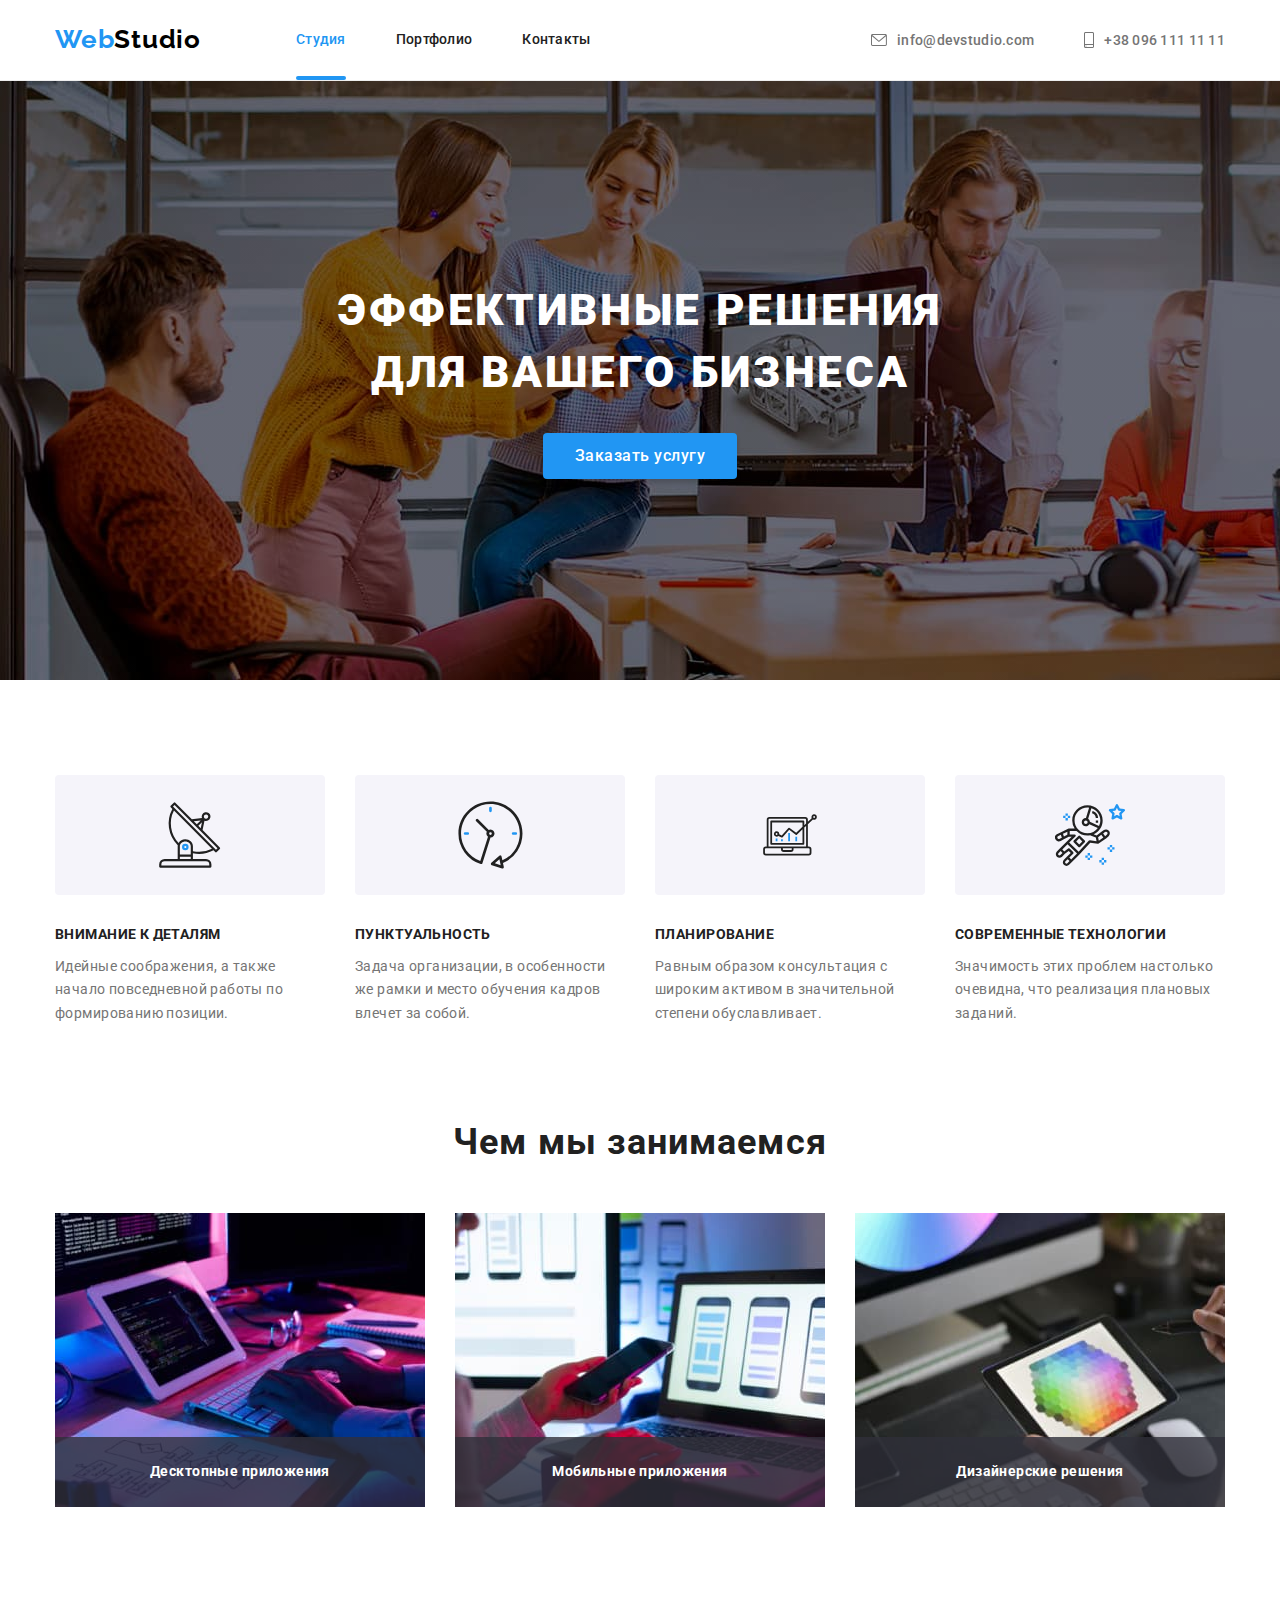
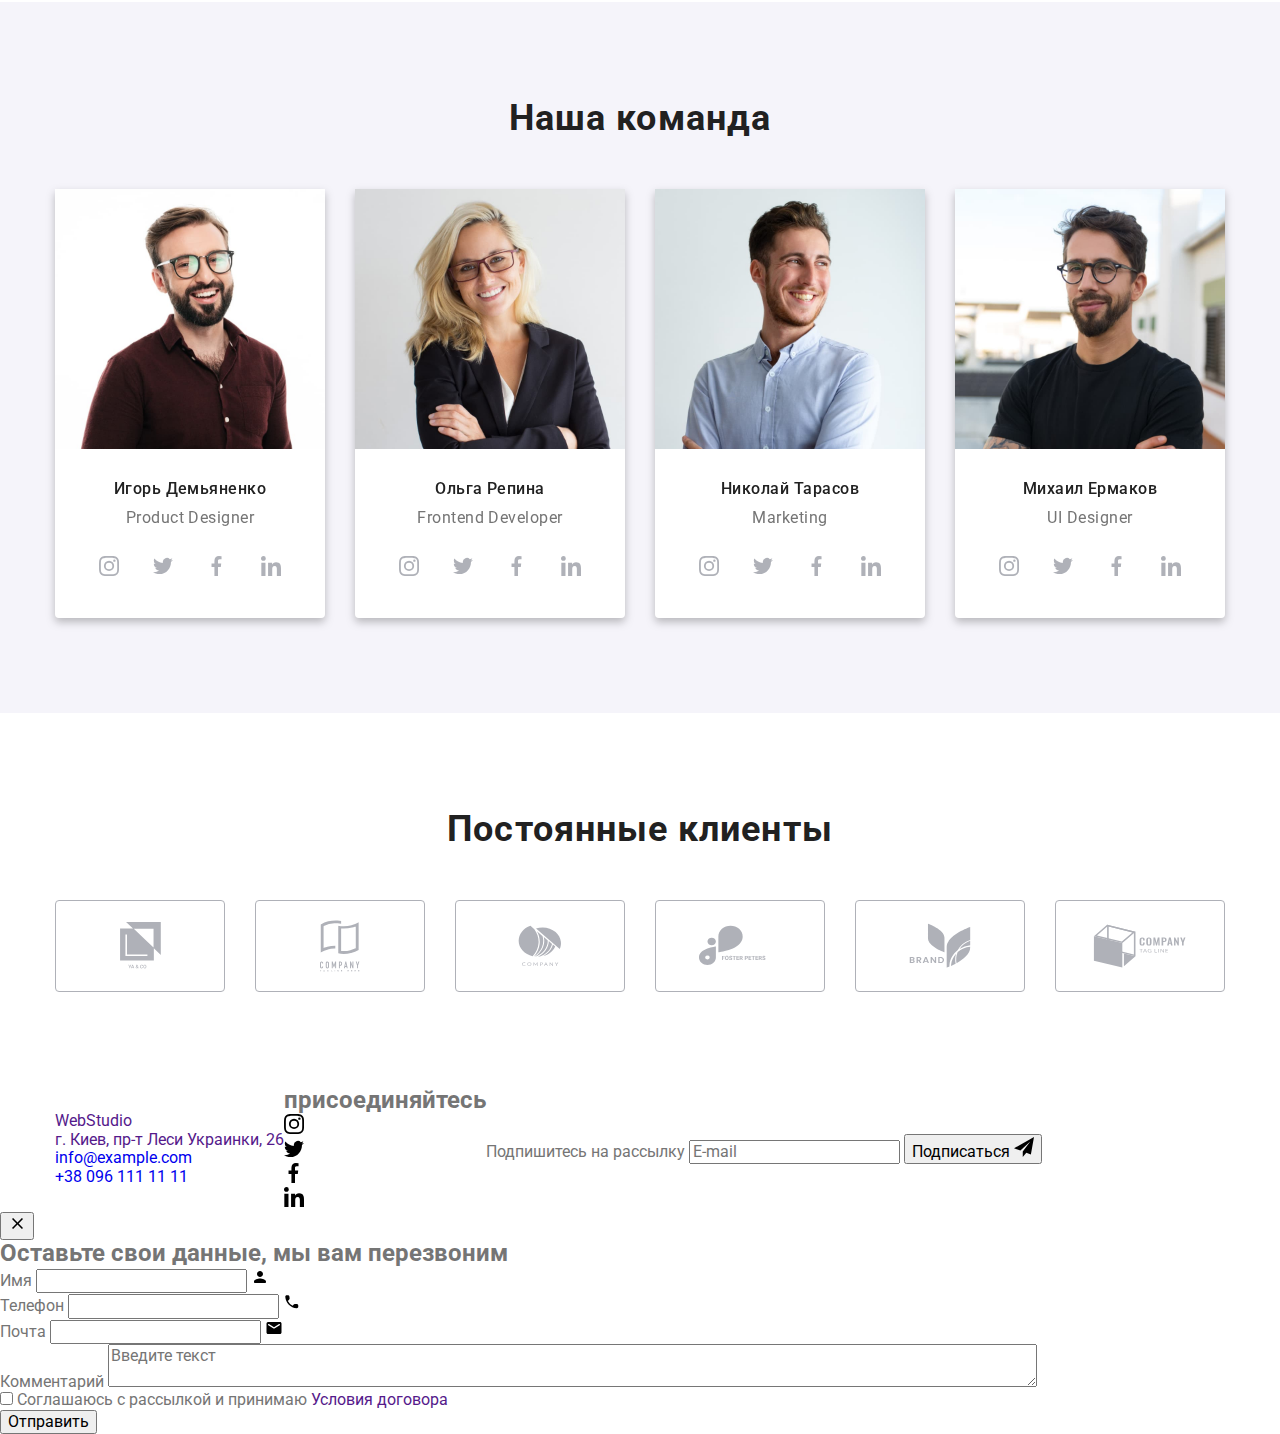
==== commit edc00d34: "DZ__07--50%" ====
--- a/index.html
+++ b/index.html
@@ -12,52 +12,67 @@
     rel="stylesheet" />
   <link rel="stylesheet"
     href="https://cdnjs.cloudflare.com/ajax/libs/modern-normalize/1.1.0/modern-normalize.min.css" />
-  <link rel="stylesheet" href="./css/styles.css" />
+  <link rel="stylesheet" href="./css/main.min.css" />
+
 </head>
 
 <body>
   <!-- верхняя линия -->
-  <header class="header-decor">
-    <div class="container min">
-      <nav class="main-nav">
-        <a href="" class="logo"><span class="web">Web</span>Studio</a>
-        <ul class="site-nav list">
-          <li class="item"><a href="./index.html" class="link current menu-link">Студия</a></li>
-          <li class="item">
-            <a href="./portfolio.html" class="link menu-link">Портфолио</a>
-          </li>
-          <li class="item"><a href="" class="link menu-link">Контакты</a></li>
+  <header class="header">
+
+    <div class="container">
+
+      <nav class="header__nav">
+
+        <a href="" class="header__logo"><span class="header__web">Web</span>Studio</a>
+
+
+        <ul class="site-nav">
+
+          <li class="site-nav__item"><a href="./index.html" class="site-nav__link current ">Студия</a></li>
+
+          <li class="site-nav__item">
+            <a href="./portfolio.html" class="site-nav__link ">Портфолио</a>
+          </li>
+          <li class="site-nav__item"><a href="" class="site-nav__link">Контакты</a></li>
         </ul>
       </nav>
 
-      <ul class="auth-nav list">
-
-        <li class="item tester">
-          <a href="info@devstudio.com" class="info-nav">
-            <svg class="nav-envelope hed-icon" width="16px" height="12px">
+      <ul class="auth-nav ">
+
+        <li class=" auth-nav__item ">
+
+          <a href="info@devstudio.com" class="auth-nav__info">
+
+            <svg class="auth-nav__envelope auth-nav__icon" width="16px" height="12px">
+
               <use href="./images/icons.svg.svg#icon-envelope"></use>
             </svg>info@devstudio.com</a>
         </li>
-        <li class="item tester">
-          <a href="+380961111111" class="info-nav">
-            <svg class="nav-smartphone hed-icon" width="10px" height="16px">
+        <li class=" auth-nav__item ">
+          <a href="+380961111111" class="auth-nav__info">
+            <svg class="auth-nav__smartphone auth-nav__icon" width="10px" height="16px">
+
               <use href="./images/icons.svg.svg#icon-smartphone"></use>
             </svg>+38 096 111 11 11</a>
         </li>
       </ul>
     </div>
   </header>
-  <main class="tester">
+  <main>
     <!-- шапка -->
 
     <section class="heroes">
-      <div class="heroes-frame">
-        <h1 class="header">
+      <div class="heroes__section">
+
+        <h1 class="heroes__header">
+
           Эффективные решения <br />
           для вашего бизнеса
         </h1>
 
-        <button type="button" class="button primary button-man" data-modal-open>
+        <button type="button" class=" heroes__button" data-modal-open>
+
           Заказать услугу
         </button>
       </div>
@@ -65,57 +80,56 @@
 
     <!-- особенности -->
     <section class="section">
-      <div class="container">
-        <h2 class="section-title secret">Особенности</h2>
-        <ul class="special-title list speciality-blok">
-
-          <li class="indent-benefitc">
-            <div class="indent-decor">
+      <div class=" peculiarities container">
+        <h2 class="secret">Особенности</h2>
+        <ul class="peculiarities__list ">
+          <li class="peculiarities__description">
+            <div class="peculiarities__decor">
               <svg width="65.32px" height="70px" class="decor">
                 <use href="./images/icons.svg.svg#icon-antenna"></use>
               </svg>
             </div>
-            <h3 class="indent">Внимание к деталям</h3>
-            <p class="benefits">
+            <h3 class="peculiarities__title">Внимание к деталям</h3>
+            <p class="peculiarities__paragraph">
               Идейные соображения, а также начало повседневной работы по
               формированию позиции.
             </p>
           </li>
 
-          <li class="indent-benefitc">
-            <div class="indent-decor">
-              <svg width="66.96px" height="70px" class="decor">
+          <li class="peculiarities__description">
+            <div class="peculiarities__decor">
+              <svg width="66.96px" height="70px">
                 <use href="./images/icons.svg.svg#icon-clock"></use>
               </svg>
             </div>
-            <h3 class="indent">Пунктуальность</h3>
-            <p class="benefits">
+            <h3 class="peculiarities__title">Пунктуальность</h3>
+            <p class="peculiarities__paragraph">
               Задача организации, в особенности же рамки и место обучения
               кадров влечет за собой.
             </p>
           </li>
 
-          <li class="indent-benefitc">
-            <div class="indent-decor">
-              <svg width="70px" height="53.69px" class="decor diagram">
+          <li class="peculiarities__description">
+            <div class="peculiarities__decor">
+              <svg width="70px" height="53.69px">
                 <use href="./images/icons.svg.svg#icon-diagram"></use>
               </svg>
             </div>
-            <h3 class="indent">Планирование</h3>
-            <p class="benefits">
+            <h3 class="peculiarities__title">Планирование</h3>
+            <p class="peculiarities__paragraph">
               Равным образом консультация с широким активом в значительной
               степени обуславливает.
             </p>
           </li>
 
-          <li class="indent-benefitc">
-            <div class="indent-decor">
-              <svg width="70px" height="70px" class="decor">
+          <li class="peculiarities__description">
+            <div class="peculiarities__decor">
+              <svg width="70px" height="70px">
                 <use href="./images/icons.svg.svg#icon-astronaut"></use>
               </svg>
             </div>
-            <h3 class="indent">Современные технологии</h3>
-            <p class="benefits">
+            <h3 class="peculiarities__title">Современные технологии</h3>
+            <p class="peculiarities__paragraph">
               Значимость этих проблем настолько очевидна, что реализация
               плановых заданий.
             </p>
@@ -124,36 +138,43 @@
       </div>
     </section>
     <!-- чем мы занимаемся -->
-    <section class="work-blok">
+    <section class="performance">
+      <h2 class="performance__title">Чем мы занимаемся</h2>
       <div class="container">
-        <h2 class="section-work">Чем мы занимаемся</h2>
-        <ul class="work list">
-          <li class="work-img">
-            <div class="work-img-text">
+
+
+        <ul class=" performance__list">
+
+          <li class="performance__description">
+
+            <div class="performance__card">
+
               <img src="images/box1.jpg" alt="процес работы" width="370" />
 
-              <div class="imj-text-fon">
-                <p class="img-text">Десктопные приложения</p>
+              <div class="performance__fon">
+
+                <p class=" performance__img-text">Десктопные приложения</p>
+
               </div>
             </div>
           </li>
 
-          <li class="work-img">
-            <div class="work-img-text">
+          <li class="performance__description">
+            <div class="performance__card">
               <img src="images/bo2.jpg" alt="процес работы" width="370" />
 
-              <div class="imj-text-fon">
-                <p class="img-text">Мобильные приложения</p>
+              <div class="performance__fon">
+                <p class=" performance__img-text">Мобильные приложения</p>
               </div>
             </div>
           </li>
 
-          <li class="work-img">
-            <div class="work-img-text">
+          <li class="performance__description">
+            <div class="performance__card">
               <img src="images/bo3.jpg" alt="процес работы" width="370" />
 
-              <div class="imj-text-fon">
-                <p class="img-text">Дизайнерские решения</p>
+              <div class="performance__fon">
+                <p class=" performance__img-text">Дизайнерские решения</p>
               </div>
             </div>
           </li>
@@ -161,44 +182,53 @@
       </div>
     </section>
     <!-- наша команда -->
-    <section class="sek-test section">
+    <section class="team section">
+      <h2 class="team__title ">Наша команда</h2>
       <div class="container">
-        <h2 class="section-work">Наша команда</h2>
-        <ul class="staff list">
-          <li class="staff-work">
+
+        <ul class="team__list">
+
+          <li class="team__description">
+
             <img src="images/img.jpg" alt="фото сотрудника" width="270" />
-            <div class="works">
-              <h3 class="employee">Игорь Демьяненко</h3>
-              <p class="speciality" lang="en">Product Designer</p>
+            <div class="team__works ">
+
+              <h3 class="team__employee">Игорь Демьяненко</h3>
+
+              <p class="team__speciality" lang="en">Product Designer</p>
 
               <ul class="social-media">
-                <li class="social-item">
-                  <a href="" class="media">
-                    <svg width="20px" height="20px" class="social">
+
+                <li class="social-media__logo ">
+
+                  <a href="" class="social-media__link">
+
+                    <svg width="20px" height="20px" class="social-media__icon social">
+
                       <use href="./images/icons.svg.svg#icon-instagram"></use>
                     </svg>
                   </a>
                 </li>
 
-                <li class="social-item">
-                  <a href="" class="media">
-                    <svg width="20px" height="20px" class="social">
+                <li class="social-media__logo">
+                  <a href="" class="social-media__link">
+                    <svg width="20px" height="20px" class="social-media__icon">
                       <use href="./images/icons.svg.svg#icon-twitter"></use>
                     </svg>
                   </a>
                 </li>
 
-                <li class="social-item">
-                  <a href="" class="media">
-                    <svg width="20px" height="20px" class="social">
+                <li class="social-media__logo">
+                  <a href="" class="social-media__link">
+                    <svg width="20px" height="20px" class="social-media__icon">
                       <use href="./images/icons.svg.svg#icon-facebook"></use>
                     </svg>
                   </a>
                 </li>
 
-                <li class="social-item">
-                  <a href="" class="media">
-                    <svg width="20px" height="20px" class="social">
+                <li class="social-media__logo">
+                  <a href="" class="social-media__link">
+                    <svg width="20px" height="20px" class="social-media__icon">
                       <use class="tester" href="./images/icons.svg.svg#icon-linkedin"></use>
                     </svg>
                   </a>
@@ -207,39 +237,43 @@
             </div>
           </li>
 
-          <li class="staff-work">
+          <li class="team__description">
             <img src="images/img1.jpg" alt="фото сотрудника" width="270" />
-            <div class="works">
-              <h3 class="employee">Ольга Репина</h3>
-              <p class="speciality" lang="en">Frontend Developer</p>
+            <div class="team__works">
+              <h3 class="team__employee">Ольга Репина</h3>
+              <p class="team__speciality" lang="en">Frontend Developer</p>
               <ul class="social-media">
-                <li class="social-item">
-                  <a href="" class="media">
-                    <svg width="20px" height="20px" class="social">
+
+                <li class="social-media__logo ">
+
+                  <a href="" class="social-media__link">
+
+                    <svg width="20px" height="20px" class="social-media__icon">
+
                       <use href="./images/icons.svg.svg#icon-instagram"></use>
                     </svg>
                   </a>
                 </li>
 
-                <li class="social-item">
-                  <a href="" class="media">
-                    <svg width="20px" height="20px" class="social">
+                <li class="social-media__logo">
+                  <a href="" class="social-media__link">
+                    <svg width="20px" height="20px" class="social-media__icon">
                       <use href="./images/icons.svg.svg#icon-twitter"></use>
                     </svg>
                   </a>
                 </li>
 
-                <li class="social-item">
-                  <a href="" class="media">
-                    <svg width="20px" height="20px" class="social">
+                <li class="social-media__logo">
+                  <a href="" class="social-media__link">
+                    <svg width="20px" height="20px" class="social-media__icon">
                       <use href="./images/icons.svg.svg#icon-facebook"></use>
                     </svg>
                   </a>
                 </li>
 
-                <li class="social-item">
-                  <a href="" class="media">
-                    <svg width="20px" height="20px" class="social">
+                <li class="social-media__logo">
+                  <a href="" class="social-media__link">
+                    <svg width="20px" height="20px" class="social-media__icon">
                       <use class="tester" href="./images/icons.svg.svg#icon-linkedin"></use>
                     </svg>
                   </a>
@@ -248,39 +282,43 @@
             </div>
           </li>
 
-          <li class="staff-work">
+          <li class="team__description">
             <img src="images/img2.jpg" alt="фото сотрудника" width="270" />
-            <div class="works">
-              <h3 class="employee">Николай Тарасов</h3>
-              <p class="speciality" lang="en">Marketing</p>
+            <div class="team__works">
+              <h3 class="team__employee">Николай Тарасов</h3>
+              <p class="team__speciality" lang="en">Marketing</p>
               <ul class="social-media">
-                <li class="social-item">
-                  <a href="" class="media">
-                    <svg width="20px" height="20px" class="social">
+
+                <li class="social-media__logo ">
+
+                  <a href="" class="social-media__link ">
+
+                    <svg width="20px" height="20px" class="social-media__icon ">
+
                       <use href="./images/icons.svg.svg#icon-instagram"></use>
                     </svg>
                   </a>
                 </li>
 
-                <li class="social-item">
-                  <a href="" class="media">
-                    <svg width="20px" height="20px" class="social">
+                <li class="social-media__logo">
+                  <a href="" class="social-media__link">
+                    <svg width="20px" height="20px" class="social-media__icon">
                       <use href="./images/icons.svg.svg#icon-twitter"></use>
                     </svg>
                   </a>
                 </li>
 
-                <li class="social-item">
-                  <a href="" class="media">
-                    <svg width="20px" height="20px" class="social">
+                <li class="social-media__logo">
+                  <a href="" class="social-media__link">
+                    <svg width="20px" height="20px" class="social-media__icon">
                       <use href="./images/icons.svg.svg#icon-facebook"></use>
                     </svg>
                   </a>
                 </li>
 
-                <li class="social-item">
-                  <a href="" class="media">
-                    <svg width="20px" height="20px" class="social">
+                <li class="social-media__logo">
+                  <a href="" class="social-media__link">
+                    <svg width="20px" height="20px" class="social-media__icon">
                       <use class="tester" href="./images/icons.svg.svg#icon-linkedin"></use>
                     </svg>
                   </a>
@@ -289,39 +327,43 @@
             </div>
           </li>
 
-          <li class="staff-work">
+          <li class="team__description">
             <img src="images/img3.jpg" alt="фото сотрудника" width="270" />
-            <div class="works">
-              <h3 class="employee">Михаил Ермаков</h3>
-              <p class="speciality" lang="en">UI Designer</p>
+            <div class="team__works">
+              <h3 class="team__employee">Михаил Ермаков</h3>
+              <p class="team__speciality" lang="en">UI Designer</p>
               <ul class="social-media">
-                <li class="social-item">
-                  <a href="" class="media">
-                    <svg width="20px" height="20px" class="social">
+
+                <li class="social-media__logo ">
+
+                  <a href="" class="social-media__link">
+
+                    <svg width="20px" height="20px" class="social-media__icon">
+
                       <use href="./images/icons.svg.svg#icon-instagram"></use>
                     </svg>
                   </a>
                 </li>
 
-                <li class="social-item">
-                  <a href="" class="media">
-                    <svg width="20px" height="20px" class="social">
+                <li class="social-media__logo">
+                  <a href="" class="social-media__link">
+                    <svg width="20px" height="20px" class="social-media__icon">
                       <use href="./images/icons.svg.svg#icon-twitter"></use>
                     </svg>
                   </a>
                 </li>
 
-                <li class="social-item">
-                  <a href="" class="media">
-                    <svg width="20px" height="20px" class="social">
+                <li class="social-media__logo">
+                  <a href="" class="social-media__link">
+                    <svg width="20px" height="20px" class="social-media__icon">
                       <use href="./images/icons.svg.svg#icon-facebook"></use>
                     </svg>
                   </a>
                 </li>
 
-                <li class="social-item">
-                  <a href="" class="media">
-                    <svg width="20px" height="20px" class="social">
+                <li class="social-media__logo">
+                  <a href="" class="social-media__link">
+                    <svg width="20px" height="20px" class="social-media__icon">
                       <use class="tester" href="./images/icons.svg.svg#icon-linkedin"></use>
                     </svg>
                   </a>
@@ -333,48 +375,54 @@
       </div>
     </section>
   </main>
-  <section class="section">
+
+  <!-- клиенты -->
+  <section class="clients section">
+    <h2 class=" clients__title">Постоянные клиенты</h2>
     <div class="container">
-      <h2 class="section-clients">Постоянные клиенты</h2>
-      <ul class="box-clients">
-        <li class="clients">
-          <a href="" class="clients-group">
-            <svg width="41px" height="46.7px" class="customers ">
+
+      <ul class="clients__list">
+
+        <li class="clients__group">
+          <a href="" class="clients__link ">
+
+            <svg width="41px" height="46.7px" class="clients__icon ">
+
               <use href="./images/icons.svg.svg#icon-group"></use>
             </svg>
           </a>
         </li>
-        <li class="clients">
-          <a href="" class="clients-group">
-            <svg width="40px" height="52px" class="customers">
+        <li class="clients__group">
+          <a href="" class="clients__link ">
+            <svg width="40px" height="52px" class="clients__icon ">
               <use href="./images/icons.svg.svg#icon-group1"></use>
             </svg>
           </a>
         </li>
-        <li class="clients">
-          <a href="" class="clients-group">
-            <svg width="43.46px" height="41.18px" class="customers">
+        <li class="clients__group">
+          <a href="" class="clients__link ">
+            <svg width="43.46px" height="41.18px" class="clients__icon ">
               <use href="./images/icons.svg.svg#icon-group2"></use>
             </svg>
           </a>
         </li>
-        <li class="clients">
-          <a href="" class="clients-group">
-            <svg width="84.44px" height="40.62px" class="customers">
+        <li class="clients__group">
+          <a href="" class="clients__link ">
+            <svg width="84.44px" height="40.62px" class="clients__icon ">
               <use href="./images/icons.svg.svg#icon-group3"></use>
             </svg>
           </a>
         </li>
-        <li class="clients">
-          <a href="" class="clients-group">
-            <svg width="62.54px" height="45.43px" class="customers">
+        <li class="clients__group">
+          <a href="" class="clients__link ">
+            <svg width="62.54px" height="45.43px" class="clients__icon ">
               <use href="./images/icons.svg.svg#icon-group4"></use>
             </svg>
           </a>
         </li>
-        <li class="clients">
-          <a href="" class="clients-group">
-            <svg width="93.79px" height="43.93px" class="customers">
+        <li class="clients__group">
+          <a href="" class="clients__link ">
+            <svg width="93.79px" height="43.93px" class="clients__icon ">
               <use href="./images/icons.svg.svg#icon-group5"></use>
             </svg>
           </a>
@@ -384,13 +432,21 @@
   </section>
   <!-- футер -->
   <footer class="footer-box">
+    <!-- footer -->
     <div class="container conteainer-footer">
+      <!-- footer_container -->
       <div class="address-footer">
+        <!-- footer_address -->
         <a class="logo footer-logo" href=""><span class="web">Web</span>Studio</a>
+        <!-- footer-logo -->
         <address style="font-style: normal;">
+
           <ul class="footer-nav list">
+            <!-- footer-nav -->
             <li class="auth-info">
+              <!-- footer-nav_info -->
               <a href="" class="auth footer">г. Киев, пр-т Леси Украинки, 26</a>
+              <!-- footer-nav_link -->
             </li>
             <li class="auth-info">
               <a href="info@example.com" class="info footer">info@example.com</a>
@@ -461,10 +517,15 @@
       <div class="modal-sign">
         <h2>Оставьте свои данные, мы вам перезвоним</h2>
         <form class="form">
+          <!-- modal_form -->
           <div class="form-field">
+            <!-- field -->
             <label for="name" class="form-label">Имя</label>
+            <!-- field_label -->
             <input type="text" class="form-input" name="name" id="name">
+            <!-- field_input -->
             <svg class="icons-form" width="18px" height="18px">
+              <!-- field_icoms -->
               <use href="./images/icons.svg.svg#icon-person"></use>
             </svg>
 
--- a/css/main.min.css
+++ b/css/main.min.css
@@ -0,0 +1,2 @@
+html{box-sizing:border-box}*,*::before,*::after{box-sizing:inherit}.list{list-style:none}ul,li,a{text-decoration:none;list-style:none;padding:0;margin:0}h1,h2,h3,h4,p{margin:0;padding:0}.dec-non{text-decoration:none}img{display:block}body{padding-top:80px;background-color:#fff;color:#757575;font-family:"Roboto", sans-serif;margin:0}.secret{position:absolute;width:1px;height:1px;margin:-1px;border:0;padding:0;white-space:nowrap;clip-path:inset(100%);clip:rect(0 0 0 0);overflow:hidden}.section{text-align:center;padding-top:95px;padding-bottom:95px}.container{margin-left:auto;margin-right:auto;padding-left:15px;padding-right:15px;width:1200px}.header{position:fixed;width:100%;top:0;left:0;z-index:1;background-color:#fff;border-bottom:1px solid #eeeeee}.container{display:flex;align-items:center}.header__nav{display:flex;align-items:center}.site-nav{margin:auto;margin-left:95px;display:flex}.site-nav__item{margin-right:50px}.site-nav:last-child{margin-right:0}.site-nav__link{position:relative;display:block;padding:32px 0px;font-weight:500;font-size:14px;line-height:1.14;letter-spacing:0.02em;color:#212121;transition-property:color;transition-duration:2050ms;transition-timing-function:cubic-bezier(0.4, 0, 0.2, 1)}.site-nav__link:focus,.site-nav__link:hover{color:#2196f3}.site-nav__link.current{color:#2196f3}.auth-nav__info{text-decoration:none;font-weight:500;font-size:14px;line-height:1.14;letter-spacing:0.02em}.auth-nav{margin-left:auto;display:flex;align-items:baseline;margin-top:0;margin-bottom:0}.auth-nav__info{text-decoration:none;font-weight:500;font-size:14px;line-height:1.14;letter-spacing:0.02em;color:#757575;transition-property:color;transition-duration:2050ms;transition-timing-function:cubic-bezier(0.4, 0, 0.2, 1)}.auth-nav:focus,.auth-nav:hover{color:#2196f3}.auth-nav__item+.auth-nav__item{margin-left:50px}.auth-nav__icon{margin-right:10px;fill:#757575;transition-property:fill;transition-duration:2050ms;transition-timing-function:cubic-bezier(0.4, 0, 0.2, 1)}.auth-nav__smartphone{margin-bottom:-3px}.auth-nav__envelope{margin-bottom:-1px}.auth-nav__info:hover,.auth-nav__info:focus{color:#2196f3}.auth-nav__info:hover .auth-nav__icon,.auth-nav__info:focus .auth-nav__icon{fill:#2196f3}.current::after{content:"";position:absolute;left:0;bottom:0;display:block;width:100%;height:4px;border-radius:2px;background-color:#2196f3}.header__logo{font-family:"Raleway";font-style:normal;text-decoration:none;font-weight:700;font-size:26px;line-height:1.2;letter-spacing:0.03em;color:black}.header__web{color:#2196f3}.heroes{min-height:600px;max-width:1600px;padding-top:200px;padding-bottom:200px;margin:auto;background-image:linear-gradient(to right, rgba(0,0,0,0.25), rgba(0,0,0,0.25)),url(../images/Img-fon.jpg);background-color:#2f303a}.heroes__section{text-align:center;margin-left:auto;margin-right:auto;width:1200px}.heroes__header{margin:0;padding:0;font-weight:900;font-size:44px;line-height:1.4;letter-spacing:0.06em;text-transform:uppercase;color:#fff;margin-bottom:30px}.heroes__button{display:inline-block;font-family:inherit;font-weight:500;font-size:16px;line-height:1.6;cursor:pointer;text-align:center;letter-spacing:0.03em;border-radius:4px;border:none;padding:10px 32px;box-sizing:border-box;align-items:center;color:#fff;background-color:#2196f3;box-shadow:0px 4px 4px rgba(0,0,0,0.15);transition-property:background-color;transition-duration:2050ms;transition-timing-function:cubic-bezier(0.4, 0, 0.2, 1)}.heroes__button:hover,.heroes__button:focus{background-color:#006eff}.peculiarities__list{display:flex;margin-bottom:0;margin-top:0;font-weight:700;font-size:14px;line-height:1.4;letter-spacing:0.03em;color:#212121}.peculiarities__description{text-align:center;text-align:left;width:270px}.peculiarities__description:not(:last-child){margin-right:30px}.peculiarities__decor{display:flex;justify-content:center;align-items:center;margin-bottom:30px;width:270px;height:120px;border-radius:4px;background-color:#f5f4fa}.peculiarities__title{margin-top:0;margin-bottom:10px;font-weight:700;font-size:14px;line-height:1.4;letter-spacing:0.03em;text-transform:uppercase;color:#212121}.peculiarities__paragraph{margin-bottom:0;margin-top:0;font-weight:400;font-size:14px;line-height:1.7;letter-spacing:0.03em;color:#757575}.performance{text-align:center;padding-bottom:95px}.performance__title{text-align:center;margin-top:0;margin-bottom:0;margin-bottom:50px;font-weight:700;font-size:36px;line-height:1.17;letter-spacing:0.03em;color:#212121}.performance__list{margin:0;display:flex}.performance__description:not(:last-child){padding-right:30px}.performance__card{position:relative}.performance__fon{display:flex;position:absolute;align-items:center;justify-content:center;bottom:0;padding:8px;width:100%;min-height:70px;background-color:rgba(47,48,58,0.8)}.performance__img-text{font-style:normal;font-weight:700;font-size:14px;line-height:1.14;letter-spacing:0.03em;color:#fff}.team{background-color:#f5f4fa}.team__title{text-align:center;margin-top:0;margin-bottom:0;margin-bottom:50px;font-weight:700;font-size:36px;line-height:1.17;letter-spacing:0.03em;color:#212121}.team__list{margin-top:0;margin-bottom:0;text-align:center;padding-left:0;padding-right:0;display:flex}.team__description{border-radius:0px 0px 4px 4px;filter:drop-shadow(0px 4px 4px rgba(0,0,0,0.25));background-color:#fff}.team__description:not(:last-child){margin-right:30px}.team__works{padding-top:30px;padding-bottom:30px}.team__employee{margin-top:0;margin-bottom:0;padding-bottom:10px;font-weight:500;font-size:16px;line-height:1.2;letter-spacing:0.03em;color:#212121}.team__speciality{margin-top:0;margin-bottom:0;padding-bottom:16px;font-weight:400;font-size:16px;line-height:1.2;letter-spacing:0.03em}.social-media{display:flex;align-items:center;margin:auto;width:206px}.social-media__logo:not(:last-child){margin-right:10px}.social-media__link{display:flex;width:44px;height:44px;border-radius:50%;transition-property:background-color;transition-duration:2050ms;transition-timing-function:cubic-bezier(0.4, 0, 0.2, 1)}.social-media__link:hover,.social-media__link:focus{background-color:#2196f3;filter:drop-shadow(0px 4px 4px rgba(0,0,0,0.25))}.social-media__link a{width:20px;height:20px}.social-media__icon{margin:auto;width:20px;height:20px;fill:#afb1b8;transition-property:fill;transition-duration:2050ms;transition-timing-function:cubic-bezier(0.4, 0, 0.2, 1)}.social-media__link:focus .social-media__icon,.social-media__link:hover .social-media__icon{fill:#fff}.clients__title{font-weight:700;font-size:36px;line-height:1.17;margin-bottom:50px;text-align:center;letter-spacing:0.03em;color:#212121}.clients__list{display:flex}.clients__group:not(:last-child){margin-right:30px}.clients__link{display:flex;justify-content:center;width:170px;height:92px;border:1px solid #afb1b8;background-color:#fff;border-radius:4px;transition-property:border-color;transition-duration:2050ms;transition-timing-function:cubic-bezier(0.4, 0, 0.2, 1)}.clients__link:hover,.clients__link:focus{border:1px solid #2196f3}.clients__icon{margin-top:auto;margin-bottom:auto;max-width:106px;max-height:60px;fill:#afb1b8;transition-property:fill;transition-duration:2050ms;transition-timing-function:cubic-bezier(0.4, 0, 0.2, 1)}.clients__link:focus .clients__icon,.clients__link:hover .clients__icon{fill:#2196f3}
+/*# sourceMappingURL=main.min.css.map */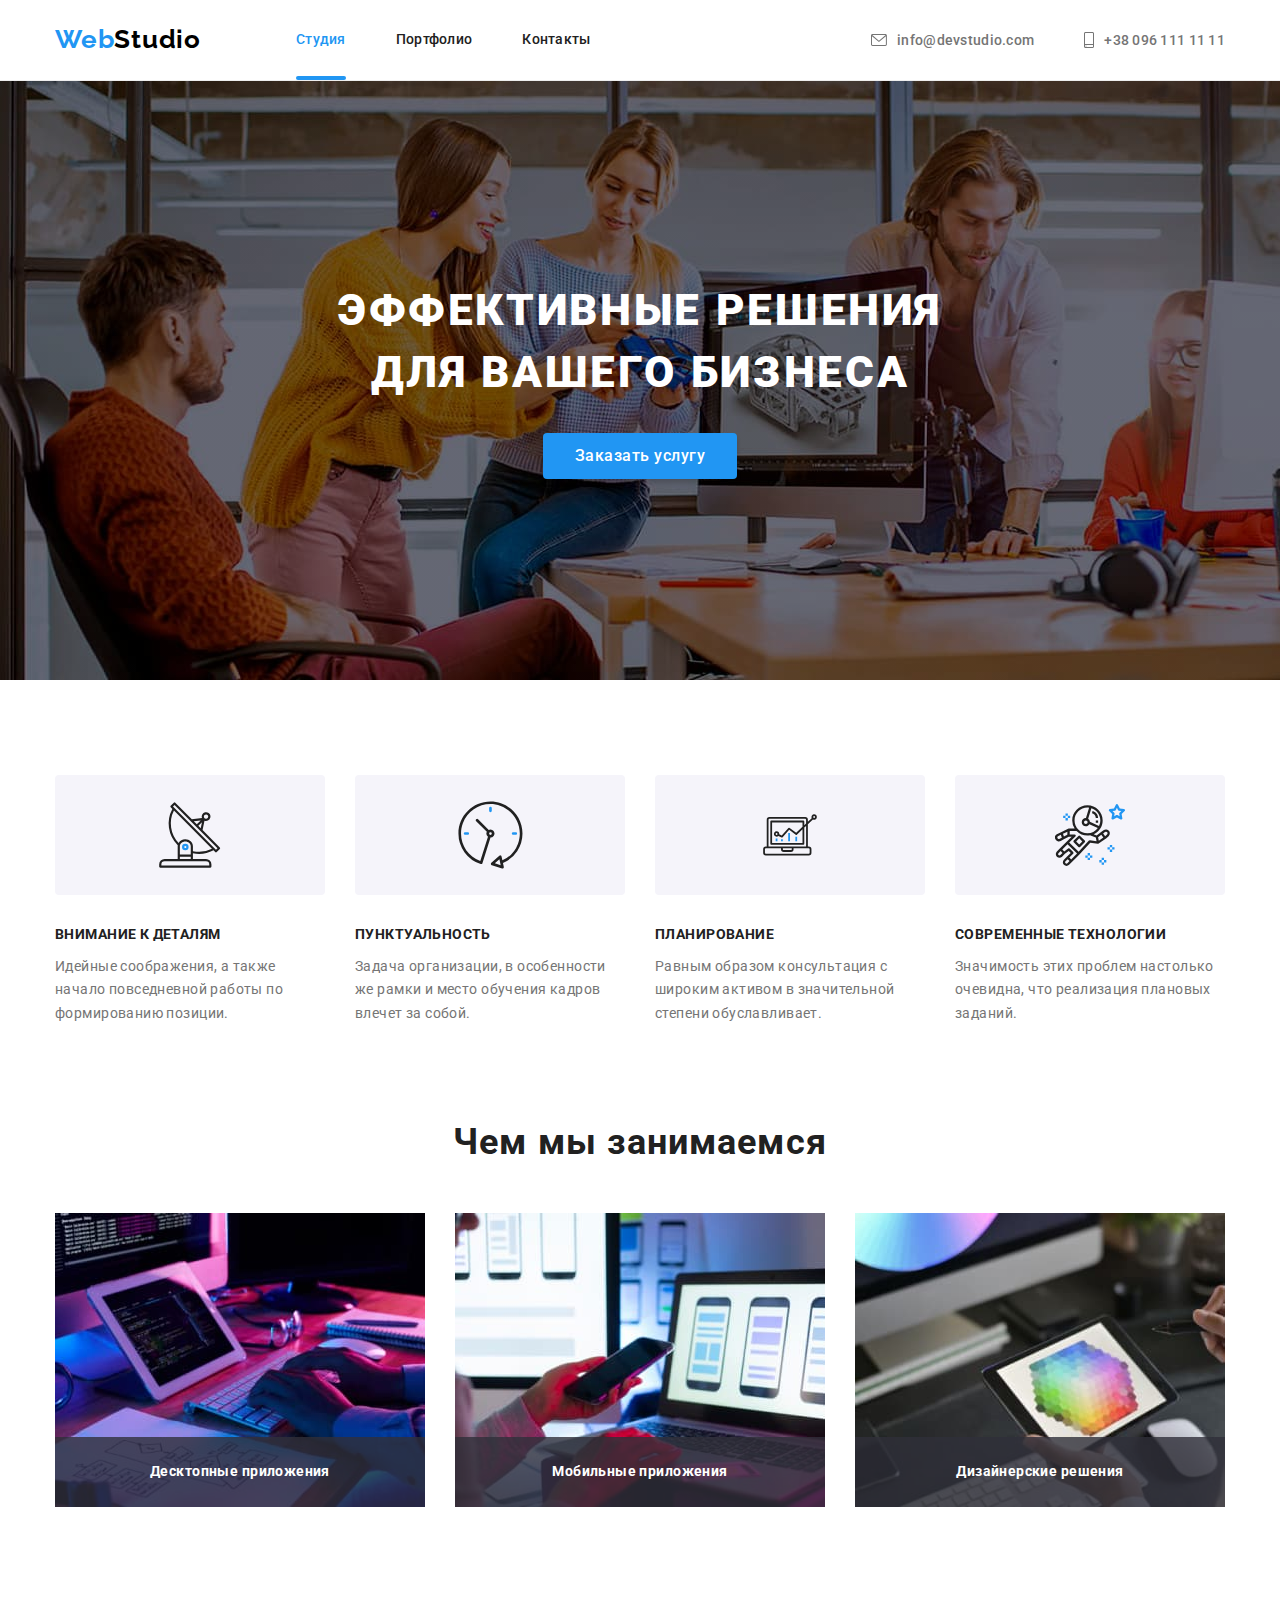
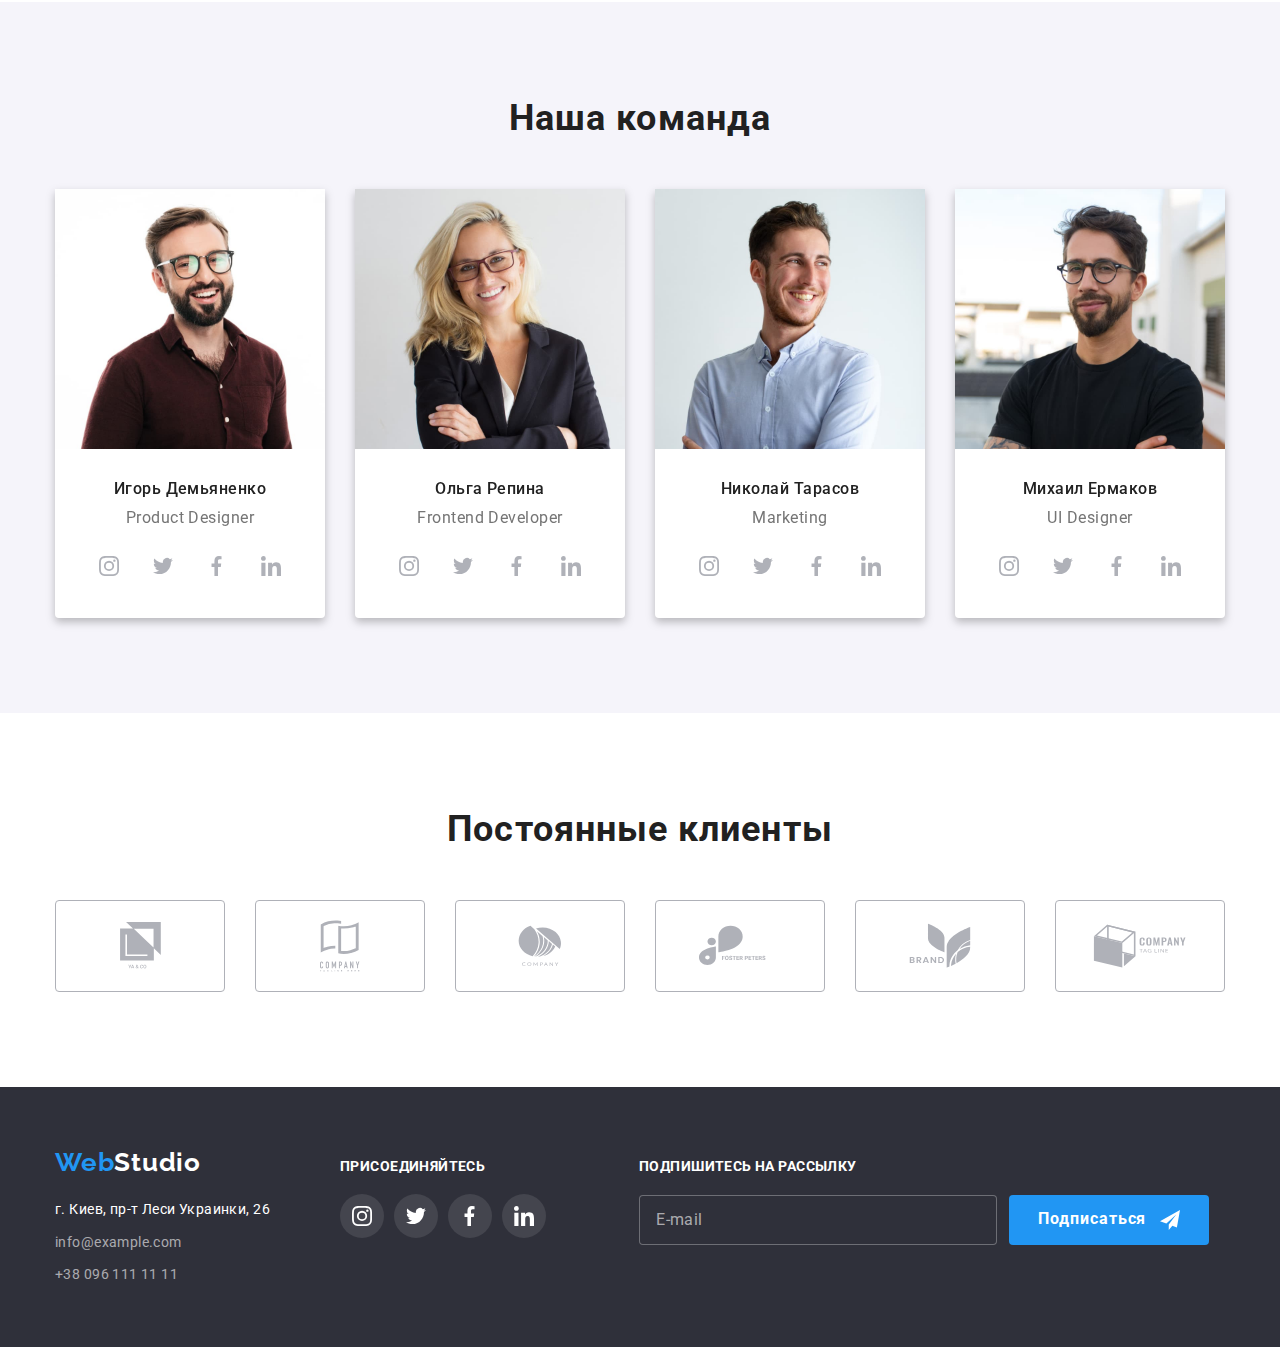
==== commit 87a8ba12: "DZ_07 перевірено валідатором" ====
--- a/index.html
+++ b/index.html
@@ -430,29 +430,30 @@
       </ul>
     </div>
   </section>
+
   <!-- футер -->
-  <footer class="footer-box">
-    <!-- footer -->
-    <div class="container conteainer-footer">
-      <!-- footer_container -->
-      <div class="address-footer">
-        <!-- footer_address -->
-        <a class="logo footer-logo" href=""><span class="web">Web</span>Studio</a>
-        <!-- footer-logo -->
+  <footer class="footer">
+
+    <div class=" footer__conteainer container ">
+
+      <div class="footer__address">
+
+        <a class="footer__logo" href=""><span class="footer__web">Web</span>Studio</a>
+
         <address style="font-style: normal;">
 
-          <ul class="footer-nav list">
-            <!-- footer-nav -->
-            <li class="auth-info">
-              <!-- footer-nav_info -->
-              <a href="" class="auth footer">г. Киев, пр-т Леси Украинки, 26</a>
-              <!-- footer-nav_link -->
+          <ul class="footer__nav ">
+
+            <li class="footer__info auth-info">
+
+              <a href="" class="footer__auth">г. Киев, пр-т Леси Украинки, 26</a>
+
             </li>
-            <li class="auth-info">
-              <a href="info@example.com" class="info footer">info@example.com</a>
+            <li class="footer__info auth-info">
+              <a href="info@example.com" class="footer__infoLink ">info@example.com</a>
             </li>
-            <li class="auth-info">
-              <a href="+380961111111" class="info footer">+38 096 111 11 11</a>
+            <li class="footer__info  auth-info">
+              <a href="+380961111111" class="footer__infoLink ">+38 096 111 11 11</a>
             </li>
           </ul>
         </address>
@@ -460,32 +461,32 @@
 
 
       <div class="footer-media">
-        <h2 class="strong-media">присоединяйтесь</h2>
-        <ul class="social-footer">
-          <li class="social-item">
-            <a href="" class="media footer-icon">
-              <svg class="social footer-svg" width="20px" height="20px">
+        <h2 class="footer-media__strong">присоединяйтесь</h2>
+        <ul class="footerSoc">
+          <li class="footerSoc__item">
+            <a href="" class=" footerSoc__icon">
+              <svg class="footerSoc__svg " width="20px" height="20px">
                 <use href="./images/icons.svg.svg#icon-instagram"></use>
               </svg>
             </a>
           </li>
-          <li class="social-item">
-            <a href="" class="media footer-icon">
-              <svg class="social footer-svg" width="20px" height="20px">
+          <li class="footerSoc__item">
+            <a href="" class="footerSoc__icon">
+              <svg class="footerSoc__svg" width="20px" height="20px">
                 <use href="./images/icons.svg.svg#icon-twitter"></use>
               </svg>
             </a>
           </li>
-          <li class="social-item">
-            <a href="" class="media footer-icon">
-              <svg class="social footer-svg" width="20px" height="20px">
+          <li class="footerSoc__item">
+            <a href="" class="footerSoc__icon">
+              <svg class="footerSoc__svg" width="20px" height="20px">
                 <use href="./images/icons.svg.svg#icon-facebook"></use>
               </svg>
             </a>
           </li>
-          <li class="social-item">
-            <a href="" class="media footer-icon">
-              <svg class="social footer-svg" width="20px" height="20px">
+          <li class="footerSoc__item">
+            <a href="" class="footerSoc__icon">
+              <svg class="footerSoc__svg" width="20px" height="20px">
                 <use href="./images/icons.svg.svg#icon-linkedin"></use>
               </svg>
             </a>
@@ -493,12 +494,12 @@
         </ul>
       </div>
       <div class="subscription">
-        <label for="email" class="subscription-label">Подпишитесь на рассылку</label>
-        <input class="subscription-input" placeholder="E-mail" type="email" name="email" id="email">
-
-        <button class="button-modal button-submit" type="submit">Подписаться
-
-          <svg class="send-icons" width="20px" height="20px">
+        <label for="email" class="subscription__label">Подпишитесь на рассылку</label>
+        <input class="subscription__input" placeholder="E-mail" type="email" name="email" id="email">
+
+        <button class=" subscription__button" type="submit">Подписаться
+
+          <svg class="subscription__icons" width="20px" height="20px">
             <use href="./images/icons.svg.svg#icon-send"></use>
           </svg>
 
@@ -509,56 +510,56 @@
   <!-- модальное окно -->
   <div class="backdrop is-hidden" data-modal>
     <div class="modal">
-      <button type="button" class="modal-close" data-modal-close>
+      <button type="button" class="modal__close" data-modal-close>
         <svg width="18px" height="18px">
           <use href="./images/icons.svg.svg#icon-buttonx"></use>
         </svg>
       </button>
-      <div class="modal-sign">
+      <div class="modal__sign">
         <h2>Оставьте свои данные, мы вам перезвоним</h2>
-        <form class="form">
-          <!-- modal_form -->
-          <div class="form-field">
-            <!-- field -->
-            <label for="name" class="form-label">Имя</label>
-            <!-- field_label -->
-            <input type="text" class="form-input" name="name" id="name">
-            <!-- field_input -->
-            <svg class="icons-form" width="18px" height="18px">
-              <!-- field_icoms -->
+        <form class="form ">
+
+          <div class="form__field">
+
+            <label for="name" class="form__label">Имя</label>
+
+            <input type="text" class="form__input" name="name" id="name">
+
+            <svg class="form__icons" width="18px" height="18px">
+
               <use href="./images/icons.svg.svg#icon-person"></use>
             </svg>
 
           </div>
 
-          <div class="form-field">
-            <label for="tel" class="form-label">Телефон</label>
-            <input type="tel" class="form-input" name="tel" id="tel">
-            <svg class="icons-form" width="18px" height="18px">
+          <div class="form__field">
+            <label for="tel" class="form__label">Телефон</label>
+            <input type="tel" class="form__input" name="tel" id="tel">
+            <svg class="form__icons" width="18px" height="18px">
               <use href="./images/icons.svg.svg#icon-phone"></use>
             </svg>
           </div>
 
-          <div class="form-field">
-            <label for="email" class="form-label">Почта</label>
-            <input type="email" class="form-input" name="email" id="email-form">
-            <svg class="icons-form" width="18px" height="18px">
+          <div class="form__field">
+            <label for="email" class="form__label">Почта</label>
+            <input type="email" class="form__input" name="email" id="email-form">
+            <svg class="form__icons" width="18px" height="18px">
               <use href="./images/icons.svg.svg#icon-email"></use>
             </svg>
           </div>
-          <div class="form-field">
-            <label for="comment">Комментарий</label>
+          <div class="form__field">
+            <label for="comment" class="form__label">Комментарий</label>
             <textarea name="comment" id="comment" cols="100" placeholder="Введите текст"></textarea>
           </div>
-          <div class="checkbox-conditions">
-            <input class="checkbox" type="checkbox" value="conditions" name="checkbox" id="conditions">
-
-            <label for="conditions" class="tex-conditions">Соглашаюсь с рассылкой и принимаю
-              <a href="" class="treaty-conditions">Условия договора</a>
+          <div class="checkbox ">
+            <input class="checkbox__conditions" type="checkbox" value="conditions" name="checkbox" id="conditions">
+
+            <label for="conditions" class="checkbox__text tex-conditions">Соглашаюсь с рассылкой и принимаю
+              <a href="" class="checkbox__treaty treaty-conditions">Условия договора</a>
             </label>
           </div>
 
-          <div class="butt"> <button type="submit" class="button-modal">Отправить</button></div>
+          <div class="butt"> <button type="submit" class="modal__button">Отправить</button></div>
 
         </form>
       </div>
--- a/css/main.min.css
+++ b/css/main.min.css
@@ -1,2 +1,2 @@
-html{box-sizing:border-box}*,*::before,*::after{box-sizing:inherit}.list{list-style:none}ul,li,a{text-decoration:none;list-style:none;padding:0;margin:0}h1,h2,h3,h4,p{margin:0;padding:0}.dec-non{text-decoration:none}img{display:block}body{padding-top:80px;background-color:#fff;color:#757575;font-family:"Roboto", sans-serif;margin:0}.secret{position:absolute;width:1px;height:1px;margin:-1px;border:0;padding:0;white-space:nowrap;clip-path:inset(100%);clip:rect(0 0 0 0);overflow:hidden}.section{text-align:center;padding-top:95px;padding-bottom:95px}.container{margin-left:auto;margin-right:auto;padding-left:15px;padding-right:15px;width:1200px}.header{position:fixed;width:100%;top:0;left:0;z-index:1;background-color:#fff;border-bottom:1px solid #eeeeee}.container{display:flex;align-items:center}.header__nav{display:flex;align-items:center}.site-nav{margin:auto;margin-left:95px;display:flex}.site-nav__item{margin-right:50px}.site-nav:last-child{margin-right:0}.site-nav__link{position:relative;display:block;padding:32px 0px;font-weight:500;font-size:14px;line-height:1.14;letter-spacing:0.02em;color:#212121;transition-property:color;transition-duration:2050ms;transition-timing-function:cubic-bezier(0.4, 0, 0.2, 1)}.site-nav__link:focus,.site-nav__link:hover{color:#2196f3}.site-nav__link.current{color:#2196f3}.auth-nav__info{text-decoration:none;font-weight:500;font-size:14px;line-height:1.14;letter-spacing:0.02em}.auth-nav{margin-left:auto;display:flex;align-items:baseline;margin-top:0;margin-bottom:0}.auth-nav__info{text-decoration:none;font-weight:500;font-size:14px;line-height:1.14;letter-spacing:0.02em;color:#757575;transition-property:color;transition-duration:2050ms;transition-timing-function:cubic-bezier(0.4, 0, 0.2, 1)}.auth-nav:focus,.auth-nav:hover{color:#2196f3}.auth-nav__item+.auth-nav__item{margin-left:50px}.auth-nav__icon{margin-right:10px;fill:#757575;transition-property:fill;transition-duration:2050ms;transition-timing-function:cubic-bezier(0.4, 0, 0.2, 1)}.auth-nav__smartphone{margin-bottom:-3px}.auth-nav__envelope{margin-bottom:-1px}.auth-nav__info:hover,.auth-nav__info:focus{color:#2196f3}.auth-nav__info:hover .auth-nav__icon,.auth-nav__info:focus .auth-nav__icon{fill:#2196f3}.current::after{content:"";position:absolute;left:0;bottom:0;display:block;width:100%;height:4px;border-radius:2px;background-color:#2196f3}.header__logo{font-family:"Raleway";font-style:normal;text-decoration:none;font-weight:700;font-size:26px;line-height:1.2;letter-spacing:0.03em;color:black}.header__web{color:#2196f3}.heroes{min-height:600px;max-width:1600px;padding-top:200px;padding-bottom:200px;margin:auto;background-image:linear-gradient(to right, rgba(0,0,0,0.25), rgba(0,0,0,0.25)),url(../images/Img-fon.jpg);background-color:#2f303a}.heroes__section{text-align:center;margin-left:auto;margin-right:auto;width:1200px}.heroes__header{margin:0;padding:0;font-weight:900;font-size:44px;line-height:1.4;letter-spacing:0.06em;text-transform:uppercase;color:#fff;margin-bottom:30px}.heroes__button{display:inline-block;font-family:inherit;font-weight:500;font-size:16px;line-height:1.6;cursor:pointer;text-align:center;letter-spacing:0.03em;border-radius:4px;border:none;padding:10px 32px;box-sizing:border-box;align-items:center;color:#fff;background-color:#2196f3;box-shadow:0px 4px 4px rgba(0,0,0,0.15);transition-property:background-color;transition-duration:2050ms;transition-timing-function:cubic-bezier(0.4, 0, 0.2, 1)}.heroes__button:hover,.heroes__button:focus{background-color:#006eff}.peculiarities__list{display:flex;margin-bottom:0;margin-top:0;font-weight:700;font-size:14px;line-height:1.4;letter-spacing:0.03em;color:#212121}.peculiarities__description{text-align:center;text-align:left;width:270px}.peculiarities__description:not(:last-child){margin-right:30px}.peculiarities__decor{display:flex;justify-content:center;align-items:center;margin-bottom:30px;width:270px;height:120px;border-radius:4px;background-color:#f5f4fa}.peculiarities__title{margin-top:0;margin-bottom:10px;font-weight:700;font-size:14px;line-height:1.4;letter-spacing:0.03em;text-transform:uppercase;color:#212121}.peculiarities__paragraph{margin-bottom:0;margin-top:0;font-weight:400;font-size:14px;line-height:1.7;letter-spacing:0.03em;color:#757575}.performance{text-align:center;padding-bottom:95px}.performance__title{text-align:center;margin-top:0;margin-bottom:0;margin-bottom:50px;font-weight:700;font-size:36px;line-height:1.17;letter-spacing:0.03em;color:#212121}.performance__list{margin:0;display:flex}.performance__description:not(:last-child){padding-right:30px}.performance__card{position:relative}.performance__fon{display:flex;position:absolute;align-items:center;justify-content:center;bottom:0;padding:8px;width:100%;min-height:70px;background-color:rgba(47,48,58,0.8)}.performance__img-text{font-style:normal;font-weight:700;font-size:14px;line-height:1.14;letter-spacing:0.03em;color:#fff}.team{background-color:#f5f4fa}.team__title{text-align:center;margin-top:0;margin-bottom:0;margin-bottom:50px;font-weight:700;font-size:36px;line-height:1.17;letter-spacing:0.03em;color:#212121}.team__list{margin-top:0;margin-bottom:0;text-align:center;padding-left:0;padding-right:0;display:flex}.team__description{border-radius:0px 0px 4px 4px;filter:drop-shadow(0px 4px 4px rgba(0,0,0,0.25));background-color:#fff}.team__description:not(:last-child){margin-right:30px}.team__works{padding-top:30px;padding-bottom:30px}.team__employee{margin-top:0;margin-bottom:0;padding-bottom:10px;font-weight:500;font-size:16px;line-height:1.2;letter-spacing:0.03em;color:#212121}.team__speciality{margin-top:0;margin-bottom:0;padding-bottom:16px;font-weight:400;font-size:16px;line-height:1.2;letter-spacing:0.03em}.social-media{display:flex;align-items:center;margin:auto;width:206px}.social-media__logo:not(:last-child){margin-right:10px}.social-media__link{display:flex;width:44px;height:44px;border-radius:50%;transition-property:background-color;transition-duration:2050ms;transition-timing-function:cubic-bezier(0.4, 0, 0.2, 1)}.social-media__link:hover,.social-media__link:focus{background-color:#2196f3;filter:drop-shadow(0px 4px 4px rgba(0,0,0,0.25))}.social-media__link a{width:20px;height:20px}.social-media__icon{margin:auto;width:20px;height:20px;fill:#afb1b8;transition-property:fill;transition-duration:2050ms;transition-timing-function:cubic-bezier(0.4, 0, 0.2, 1)}.social-media__link:focus .social-media__icon,.social-media__link:hover .social-media__icon{fill:#fff}.clients__title{font-weight:700;font-size:36px;line-height:1.17;margin-bottom:50px;text-align:center;letter-spacing:0.03em;color:#212121}.clients__list{display:flex}.clients__group:not(:last-child){margin-right:30px}.clients__link{display:flex;justify-content:center;width:170px;height:92px;border:1px solid #afb1b8;background-color:#fff;border-radius:4px;transition-property:border-color;transition-duration:2050ms;transition-timing-function:cubic-bezier(0.4, 0, 0.2, 1)}.clients__link:hover,.clients__link:focus{border:1px solid #2196f3}.clients__icon{margin-top:auto;margin-bottom:auto;max-width:106px;max-height:60px;fill:#afb1b8;transition-property:fill;transition-duration:2050ms;transition-timing-function:cubic-bezier(0.4, 0, 0.2, 1)}.clients__link:focus .clients__icon,.clients__link:hover .clients__icon{fill:#2196f3}
+html{box-sizing:border-box}*,*::before,*::after{box-sizing:inherit}.list{list-style:none}ul,li,a{list-style:none;padding:0;margin:0}h1,h2,h3,h4,p{margin:0;padding:0}.dec-non{text-decoration:none}img{display:block}body{padding-top:80px;background-color:#fff;color:#757575;font-family:"Roboto", sans-serif;margin:0}.section{text-align:center;padding-top:95px;padding-bottom:95px}.container{margin-left:auto;margin-right:auto;padding-left:15px;padding-right:15px;width:1200px}.secret{position:absolute;width:1px;height:1px;margin:-1px;border:0;padding:0;white-space:nowrap;clip-path:inset(100%);clip:rect(0 0 0 0);overflow:hidden}.header{position:fixed;width:100%;top:0;left:0;z-index:1;background-color:#fff;border-bottom:1px solid #eeeeee}.container{display:flex;align-items:center}.header__nav{display:flex;align-items:center}.site-nav{margin:auto;margin-left:95px;display:flex}.site-nav__item{margin-right:50px}.site-nav:last-child{margin-right:0}.site-nav__link{position:relative;display:block;padding:32px 0px;font-weight:500;font-size:14px;line-height:1.14;letter-spacing:0.02em;text-decoration:none;color:#212121;transition-property:color;transition-duration:250ms;transition-timing-function:cubic-bezier(0.4, 0, 0.2, 1)}.site-nav__link:focus,.site-nav__link:hover{color:#2196f3}.site-nav__link.current{color:#2196f3}.auth-nav__info{text-decoration:none;font-weight:500;font-size:14px;line-height:1.14;letter-spacing:0.02em}.auth-nav{margin-left:auto;display:flex;align-items:baseline;margin-top:0;margin-bottom:0}.auth-nav__info{text-decoration:none;font-weight:500;font-size:14px;line-height:1.14;letter-spacing:0.02em;color:#757575;transition-property:color;transition-duration:250ms;transition-timing-function:cubic-bezier(0.4, 0, 0.2, 1)}.auth-nav:focus,.auth-nav:hover{color:#2196f3}.auth-nav__item+.auth-nav__item{margin-left:50px}.auth-nav__icon{margin-right:10px;fill:#757575;transition-property:fill;transition-duration:250ms;transition-timing-function:cubic-bezier(0.4, 0, 0.2, 1)}.auth-nav__smartphone{margin-bottom:-3px}.auth-nav__envelope{margin-bottom:-1px}.auth-nav__info:hover,.auth-nav__info:focus{color:#2196f3}.auth-nav__info:hover .auth-nav__icon,.auth-nav__info:focus .auth-nav__icon{fill:#2196f3}.current::after{content:"";position:absolute;left:0;bottom:0;display:block;width:100%;height:4px;border-radius:2px;background-color:#2196f3}.header__logo{font-family:"Raleway";font-style:normal;text-decoration:none;font-weight:700;font-size:26px;line-height:1.2;letter-spacing:0.03em;color:black}.header__web{color:#2196f3}.heroes{min-height:600px;max-width:1600px;padding-top:200px;padding-bottom:200px;margin:auto;background-image:linear-gradient(to right, rgba(0,0,0,0.25), rgba(0,0,0,0.25)),url(../images/Img-fon.jpg);background-color:#2f303a}.heroes__section{text-align:center;margin-left:auto;margin-right:auto;width:1200px}.heroes__header{margin:0;padding:0;font-weight:900;font-size:44px;line-height:1.4;letter-spacing:0.06em;text-transform:uppercase;color:#fff;margin-bottom:30px}.heroes__button{display:inline-block;font-family:inherit;font-weight:500;font-size:16px;line-height:1.6;cursor:pointer;text-align:center;letter-spacing:0.03em;border-radius:4px;border:none;padding:10px 32px;box-sizing:border-box;align-items:center;color:#fff;background-color:#2196f3;box-shadow:0px 4px 4px rgba(0,0,0,0.15);transition-property:background-color;transition-duration:250ms;transition-timing-function:cubic-bezier(0.4, 0, 0.2, 1)}.heroes__button:hover,.heroes__button:focus{background-color:#006eff}.peculiarities__list{display:flex;margin-bottom:0;margin-top:0;font-weight:700;font-size:14px;line-height:1.4;letter-spacing:0.03em;color:#212121}.peculiarities__description{text-align:center;text-align:left;width:270px}.peculiarities__description:not(:last-child){margin-right:30px}.peculiarities__decor{display:flex;justify-content:center;align-items:center;margin-bottom:30px;width:270px;height:120px;border-radius:4px;background-color:#f5f4fa}.peculiarities__title{margin-top:0;margin-bottom:10px;font-weight:700;font-size:14px;line-height:1.4;letter-spacing:0.03em;text-transform:uppercase;color:#212121}.peculiarities__paragraph{margin-bottom:0;margin-top:0;font-weight:400;font-size:14px;line-height:1.7;letter-spacing:0.03em;color:#757575}.performance{text-align:center;padding-bottom:95px}.performance__title{text-align:center;margin-top:0;margin-bottom:0;margin-bottom:50px;font-weight:700;font-size:36px;line-height:1.17;letter-spacing:0.03em;color:#212121}.performance__list{margin:0;display:flex}.performance__description:not(:last-child){padding-right:30px}.performance__card{position:relative}.performance__fon{display:flex;position:absolute;align-items:center;justify-content:center;bottom:0;padding:8px;width:100%;min-height:70px;background-color:rgba(47,48,58,0.8)}.performance__img-text{font-style:normal;font-weight:700;font-size:14px;line-height:1.14;letter-spacing:0.03em;color:#fff}.team{background-color:#f5f4fa}.team__title{text-align:center;margin-top:0;margin-bottom:0;margin-bottom:50px;font-weight:700;font-size:36px;line-height:1.17;letter-spacing:0.03em;color:#212121}.team__list{margin-top:0;margin-bottom:0;text-align:center;padding-left:0;padding-right:0;display:flex}.team__description{border-radius:0px 0px 4px 4px;filter:drop-shadow(0px 4px 4px rgba(0,0,0,0.25));background-color:#fff}.team__description:not(:last-child){margin-right:30px}.team__works{padding-top:30px;padding-bottom:30px}.team__employee{margin-top:0;margin-bottom:0;padding-bottom:10px;font-weight:500;font-size:16px;line-height:1.2;letter-spacing:0.03em;color:#212121}.team__speciality{margin-top:0;margin-bottom:0;padding-bottom:16px;font-weight:400;font-size:16px;line-height:1.2;letter-spacing:0.03em}.social-media{display:flex;align-items:center;margin:auto;width:206px}.social-media__logo:not(:last-child){margin-right:10px}.social-media__link{display:flex;width:44px;height:44px;border-radius:50%;transition-property:background-color;transition-duration:250ms;transition-timing-function:cubic-bezier(0.4, 0, 0.2, 1)}.social-media__link:hover,.social-media__link:focus{background-color:#2196f3;filter:drop-shadow(0px 4px 4px rgba(0,0,0,0.25))}.social-media__link a{width:20px;height:20px}.social-media__icon{margin:auto;width:20px;height:20px;fill:#afb1b8;transition-property:fill;transition-duration:250ms;transition-timing-function:cubic-bezier(0.4, 0, 0.2, 1)}.social-media__link:focus .social-media__icon,.social-media__link:hover .social-media__icon{fill:#fff}.clients__title{font-weight:700;font-size:36px;line-height:1.17;margin-bottom:50px;text-align:center;letter-spacing:0.03em;color:#212121}.clients__list{display:flex}.clients__group:not(:last-child){margin-right:30px}.clients__link{display:flex;justify-content:center;width:170px;height:92px;border:1px solid #afb1b8;background-color:#fff;border-radius:4px;transition-property:border-color;transition-duration:250ms;transition-timing-function:cubic-bezier(0.4, 0, 0.2, 1)}.clients__link:hover,.clients__link:focus{border:1px solid #2196f3}.clients__icon{margin-top:auto;margin-bottom:auto;max-width:106px;max-height:60px;fill:#afb1b8;transition-property:fill;transition-duration:250ms;transition-timing-function:cubic-bezier(0.4, 0, 0.2, 1)}.clients__link:focus .clients__icon,.clients__link:hover .clients__icon{fill:#2196f3}.backdrop{position:fixed;top:0;left:0;width:100%;height:100%;background-color:rgba(0,0,0,0.2);transition:opacity 500ms linear, visibility 500ms linear}.backdrop.is-hidden{visibility:hidden;opacity:0;pointer-events:none}.backdrop.is-hidden .modal{transform:translate(-50%, -50%) scale(0) rotate(90deg)}.modal{position:absolute;top:50%;left:50%;transform:translate(-50%, -50%);padding:40px;min-width:528px;min-height:581px;border-radius:4px;box-shadow:0px 1px 3px rgba(0,0,0,0.12),0px 1px 1px rgba(0,0,0,0.14),0px 2px 1px rgba(0,0,0,0.2);background-color:#fff;transform:translate(-50%, -50%);transition:transform 250ms linear}.modal__close{display:flex;align-items:center;position:absolute;cursor:pointer;right:0;top:0;margin:8px;width:30px;height:30px;box-sizing:inherit;border-radius:50%;background-color:#fff;border:1px solid rgba(0,0,0,0.1);transition-property:box-shadow fill;transition-duration:250ms;transition-timing-function:cubic-bezier(0.4, 0, 0.2, 1)}.modal__close:hover,.modal__close:focus{box-shadow:0px 4px 4px rgba(0,0,0,0.25);fill:#2196f3}.modal__sign{align-items:center;justify-content:center}.modal__sign h2{font-weight:700;font-size:20px;margin-bottom:12px;line-height:1.15;letter-spacing:0.03em;color:#212121}.form{width:448px;height:342px}.form__field{position:relative;display:flex;flex-direction:column;margin-top:10px}.form__field textarea{resize:none;height:120px;padding:12px 16px;border:1px solid rgba(33,33,33,0.2);border-radius:4px;transition-property:border;transition-duration:250ms;transition-timing-function:cubic-bezier(0.4, 0, 0.2, 1)}.form__field textarea:focus{outline:0;outline-offset:0}.form__field textarea:focus,.form__field textarea:hover{border:1px solid #2196f3}.form__field ::placeholder{color:rgba(117,117,117,0.5)}.form__label{font-weight:400;font-size:12px;line-height:1.16;margin-bottom:4px;letter-spacing:0.01em}.form__input{padding:12px 42px;height:40px;border:1px solid rgba(33,33,33,0.2);border-radius:4px;transition-property:border;transition-duration:250ms;transition-timing-function:cubic-bezier(0.4, 0, 0.2, 1)}.form__input:focus{outline:0;outline-offset:0}.form__field .form__input:focus,.form__field .form__input:hover{border:1px solid #2196f3}.form__icons{position:absolute;top:29px;left:12px;transition-property:fill;transition-duration:250ms;transition-timing-function:cubic-bezier(0.4, 0, 0.2, 1)}.form__input:focus+.form__icons{fill:#2196f3}.checkbox{position:relative;display:flex;align-items:center;justify-content:center;margin-top:27px;margin-bottom:30px}.checkbox__conditions{position:absolute;width:1px;height:1px;margin:-1px;border:0;padding:0;white-space:nowrap;clip-path:inset(100%);clip:rect(0 0 0 0);overflow:hidden;transition-property:border-color background-color;transition-duration:250ms;transition-timing-function:cubic-bezier(0.4, 0, 0.2, 1)}.checkbox__text{font-weight:400;font-size:14px;line-height:1.71;letter-spacing:0.03em}.checkbox__text::before{position:absolute;content:"";top:50%;left:0;transform:translateY(-60%);display:inline-block;width:15px;height:15px;border:2px solid #212121;border-radius:4px}.checkbox__conditions:checked ~ .checkbox__text::before{border-color:#2196f3;background-color:#2196f3;background-image:url(../images/icon.check.svg);background-origin:content-box}.checkbox__treaty{color:#2196f3}.modal__button{display:block;border:none;box-sizing:border-box;font-weight:700;font-size:16px;line-height:1.9;letter-spacing:0.06em;align-items:center;text-align:center;margin:0 auto;border-radius:4px;border:none;padding:6px 22px;cursor:pointer;width:200px;height:50px;color:#fff;background-color:#2196f3;transition-property:background-color box-shadow;transition-duration:250ms;transition-timing-function:cubic-bezier(0.4, 0, 0.2, 1)}.modal__button:hover,.modal__button:focus{background-color:#006eff;box-shadow:0px 4px 4px rgba(0,0,0,0.15)}footer{font-weight:400;font-size:14px;line-height:1.7;letter-spacing:0.03em;background-color:#2f303a}.footer{padding-top:60px;padding-bottom:60px}.footer__conteainer{display:flex;align-items:baseline}.footer__address{margin-right:70px}.footer__logo{display:block;margin-bottom:20px;font-family:"Raleway";font-style:normal;text-decoration:none;font-weight:700;font-size:26px;line-height:1.2;letter-spacing:0.03em;color:#fff}.footer__web{color:#2196f3}.footer__nav>.footer__info:not(:last-child){margin-bottom:9px}.footer__info{display:block}.footer__auth{text-decoration:none;color:#fff;transition-property:color;transition-duration:250ms;transition-timing-function:cubic-bezier(0.4, 0, 0.2, 1)}.footer__auth:focus,.footer__auth:hover{color:#2196f3}.footer__infoLink{color:rgba(255,255,255,0.6);text-decoration:none;transition-property:color;transition-duration:250ms;transition-timing-function:cubic-bezier(0.4, 0, 0.2, 1)}.footer__infoLink:focus,.footer__infoLink:hover{color:#2196f3}.footer-media{margin-right:93px}.footer-media__strong{margin-bottom:20px;padding:0;font-weight:700;font-size:14px;line-height:16px;letter-spacing:0.03em;text-transform:uppercase;color:#fff}.footerSoc{display:flex;width:206px;height:44px}.footerSoc__item:not(:last-child){margin-right:10px}.footerSoc__icon{display:flex;width:44px;height:44px;border-radius:50%;background-color:#44454e;transition-property:background-color;transition-duration:250ms;transition-timing-function:cubic-bezier(0.4, 0, 0.2, 1)}.footerSoc__icon:hover,.footerSoc__icon:focus{background-color:#2196f3}.footerSoc__svg{margin:auto;width:20px;height:20px;fill:#fff}.subscription{display:flex;flex-direction:column;position:relative;width:570px;height:86px}.subscription__label{font-weight:700;font-size:14px;text-transform:uppercase;line-height:1.14;letter-spacing:0.03em;color:#fff;margin-bottom:20px}.subscription__input{padding:15px 16px;border-radius:4px;border:1px solid rgba(255,255,255,0.3);width:358px;height:50px;background-color:#2f303a;transition-property:border;transition-duration:250ms;transition-timing-function:cubic-bezier(0.4, 0, 0.2, 1)}.subscription__input:focus{outline:0;outline-offset:0}.subscription__input:focus,.subscription__input:hover{border:1px solid #2196f3}.subscription__input::placeholder{font-weight:400;font-size:16px;line-height:1.25;letter-spacing:0.03em;color:rgba(255,255,255,0.6)}.subscription__button{border:none;box-sizing:border-box;font-weight:700;font-size:16px;line-height:1.9;letter-spacing:0.06em;align-items:center;text-align:center;display:flex;position:absolute;align-items:center;justify-content:space-around;right:0;bottom:0;border-radius:4px;border:none;padding:6px 22px;cursor:pointer;width:200px;height:50px;text-align:center;color:#fff;background-color:#2196f3;transition-property:background-color box-shadow;transition-duration:250ms;transition-timing-function:cubic-bezier(0.4, 0, 0.2, 1)}.subscription__button:hover,.subscription__button:focus{background-color:#006eff;box-shadow:0px 4px 4px rgba(0,0,0,0.15)}.subscription__icons{fill:#fff}.section-project{padding-top:95px;padding-bottom:95px}.section-project__conteiner{margin-left:auto;margin-right:auto;padding-left:15px;padding-right:15px;width:1200px}.filter{display:flex;justify-content:center;margin:0;padding:0;margin-bottom:50px;margin-right:auto;align-items:center}.filter .filter__item:not(:last-child){margin-right:8px}.filter__button{border-radius:4px;border:none;cursor:pointer;padding:6px 22px;box-sizing:border-box;min-width:70px;font-weight:700;font-size:16px;line-height:1.9;letter-spacing:0.06em;align-items:center;text-align:center;color:#212121;background-color:#f5f4fa;transition-property:background-color filter color;transition-duration:250ms;transition-timing-function:cubic-bezier(0.4, 0, 0.2, 1)}.filter__button:hover,.filter__button:focus{color:#ffffff;background-color:#2196f3;filter:drop-shadow(0px 4px 4px rgba(0,0,0,0.25))}.project{display:flex;flex-wrap:wrap;margin:auto;padding:0}.cards{margin-right:30px;margin-bottom:30px;transition-property:filter;transition-duration:250ms;transition-timing-function:cubic-bezier(0.4, 0, 0.2, 1);width:calc((100% - 60px) / 3);background-color:#fff}.cards:nth-child(3n){margin-right:0px}.cards:nth-last-child(-n+3){margin-bottom:0}.cards:hover{filter:drop-shadow(0px 4px 4px rgba(0,0,0,0.25))}.cards__link{text-decoration:none}.cards__effect{position:relative;overflow:hidden}.cards__textBox{position:absolute;bottom:0;right:0;padding:63px 24px;width:100%;height:100%;background-color:rgba(33,150,243,0.9);transform:translateY(100%);transition-duration:250ms;transition-timing-function:cubic-bezier(0.4, 0, 0.2, 1)}.cards:hover .cards__textBox{transform:translateY(0)}.cards__text{padding:63px, 24px;font-weight:400;font-size:18px;line-height:1.55;letter-spacing:0.03em;text-align:left;color:#fff}.cards__border{padding:20px 24px;border:1px solid #eeeeee;border-top:0}.cards__title{font-weight:700;font-size:18px;line-height:2;letter-spacing:0.06em;color:#212121}.cards__description{font-weight:400;font-size:16px;line-height:1.87;letter-spacing:0.03em;color:#757575}
 /*# sourceMappingURL=main.min.css.map */